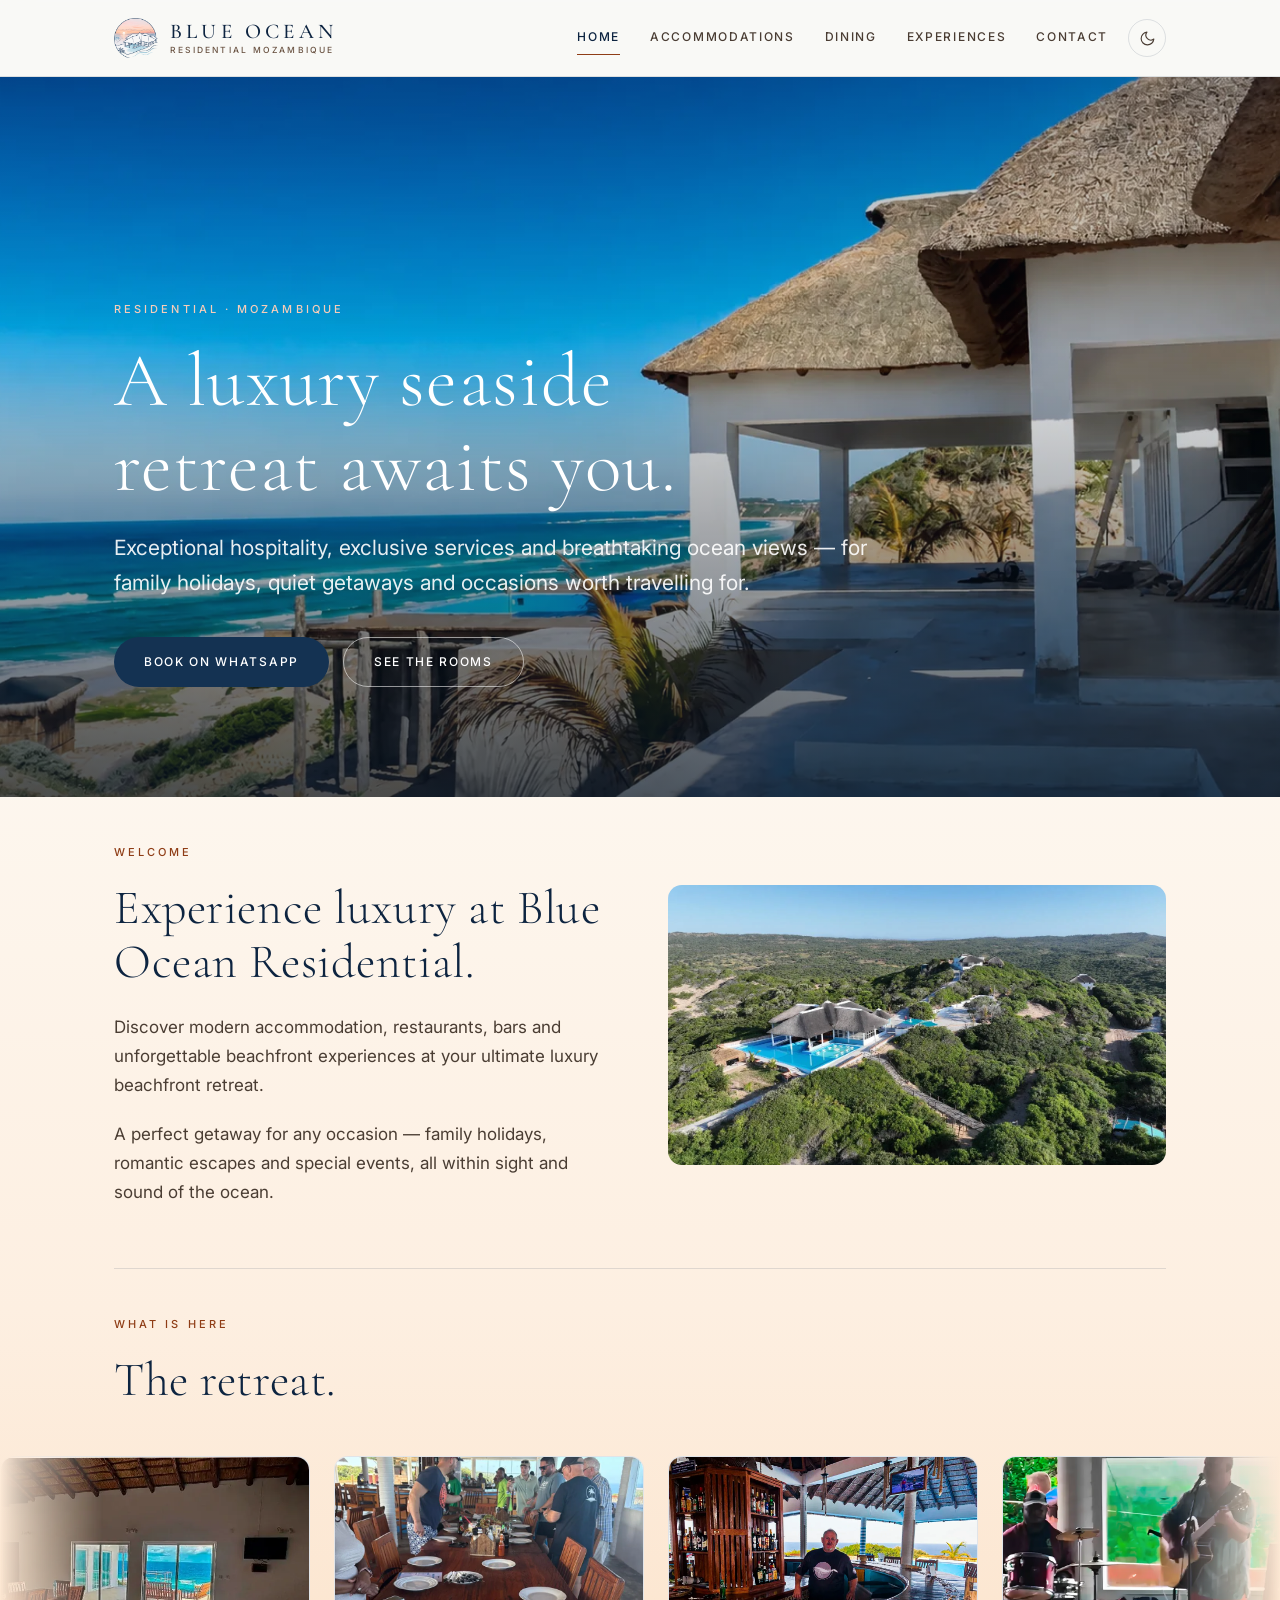
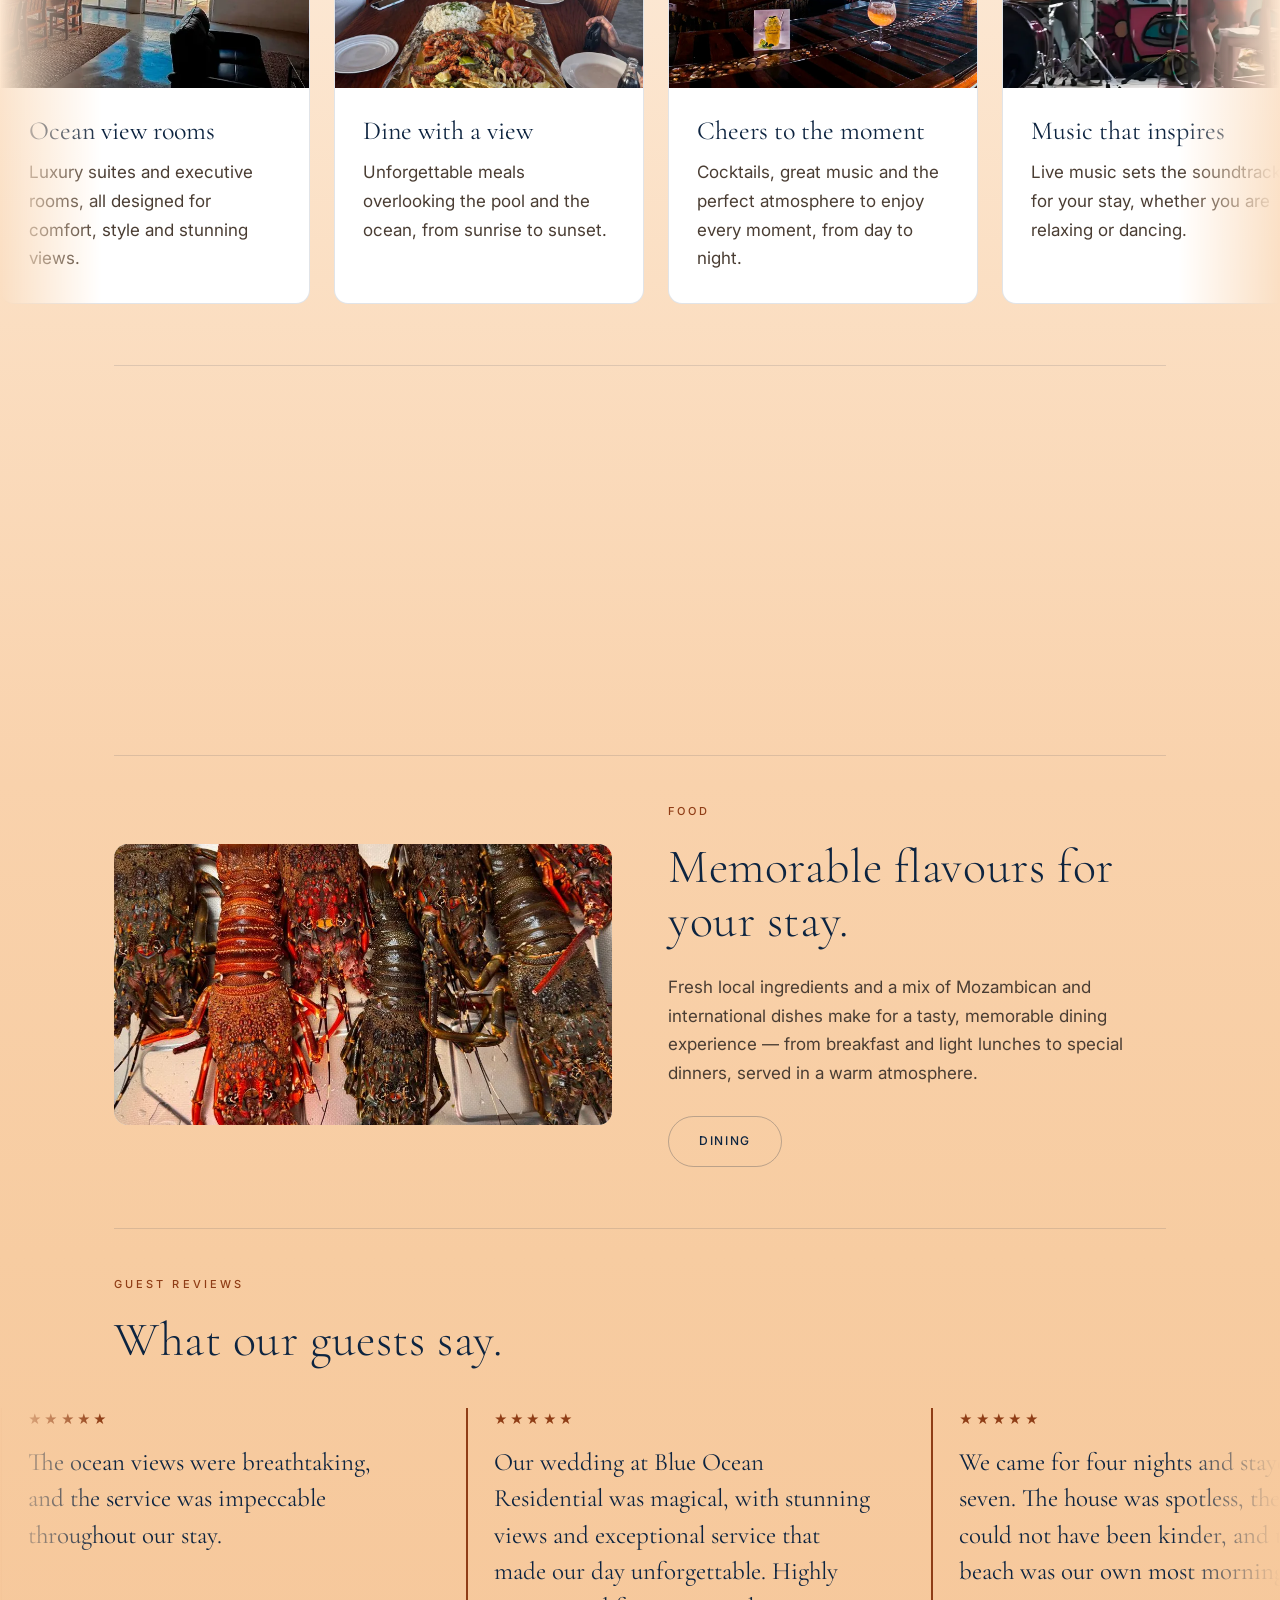
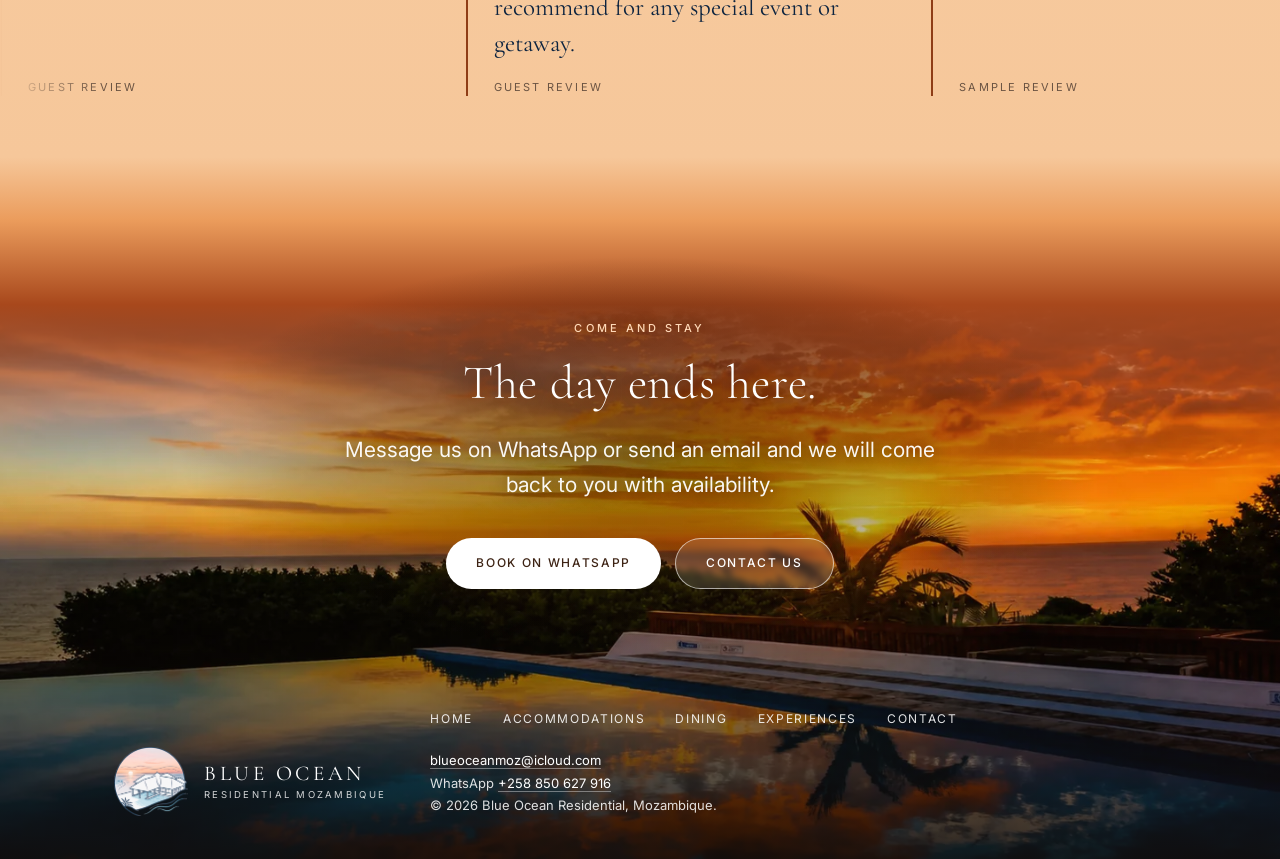
==== index.html @ 9c2eda92 "Rebuild the Blue Ocean site as a static, buildless site Replaces the Hostinger Website Builder site " ====
<!DOCTYPE html>
<html lang="en">
<head>
<meta charset="UTF-8" />
<meta name="viewport" content="width=device-width, initial-scale=1.0" />
<meta name="theme-color" content="#f8f8f6" />

<!-- pre-paint theme restore — must run before any CSS so there is no flash
     of the wrong theme. Keep this inline and identical in every page. -->
<script>
(function(){
  var r = document.documentElement;
  r.classList.add("js");
  try{
    var stored = localStorage.getItem("blueocean-theme");
    var dark = stored ? stored === "dark"
                      : window.matchMedia("(prefers-color-scheme: dark)").matches;
    if(dark){
      r.setAttribute("data-theme","dark");
      var m = document.querySelector('meta[name="theme-color"]');
      if(m) m.setAttribute("content","#0a1b2b");
    }
  }catch(e){}
})();
</script>

<title>Blue Ocean Residential — Luxury Seaside Retreat, Mozambique</title>
<meta name="description" content="Modern beachfront accommodation with ocean views, local and international cuisine, bars and live music. Blue Ocean Residential — a seaside haven in Mozambique for family holidays, getaways and special events." />

<link rel="icon" type="image/png" sizes="32x32" href="assets/favicon-32.png" />
<link rel="apple-touch-icon" href="assets/apple-touch-icon.png" />

<meta property="og:type" content="website" />
<meta property="og:site_name" content="Blue Ocean Residential" />
<meta property="og:title" content="Blue Ocean Residential — Luxury Seaside Retreat, Mozambique" />
<meta property="og:description" content="A seaside haven with exquisite dining and amenities." />
<meta name="twitter:card" content="summary_large_image" />
<!-- og:url and og:image need absolute URLs — uncomment once the domain points here.
<meta property="og:url"   content="https://blueoceanmoz.site/" />
<meta property="og:image" content="https://blueoceanmoz.site/assets/photos/hero-pavilion.webp" /> -->

<link rel="preconnect" href="https://fonts.googleapis.com" />
<link rel="preconnect" href="https://fonts.gstatic.com" crossorigin />
<link href="https://fonts.googleapis.com/css2?family=Cormorant+Garamond:wght@300;400;500&family=Inter:wght@400;500&display=swap" rel="stylesheet" />
<link rel="stylesheet" href="assets/site.css" />
<script src="assets/site.js" defer></script>
</head>
<body>

<!-- Everything above the footer sits in .daylight, which carries the
     colour ramp. It wraps rather than sits on <body> so the ramp is the
     height of the real page — a short page still gets the whole journey. -->
<div class="daylight">

<header class="site-header">
  <div class="wrap nav">
    <a class="brand" href="./" aria-label="Blue Ocean Residential — home">
      <img src="assets/emblem.webp" alt="" width="600" height="559" />
      <span class="brand-text">
        <span class="brand-name">BLUE OCEAN</span>
        <span class="brand-sub">Residential Mozambique</span>
      </span>
    </a>
    <nav class="nav-links" aria-label="Primary">
      <a href="./" aria-current="page">Home</a>
      <a href="accommodations/">Accommodations</a>
      <a href="dining/">Dining</a>
      <a href="experiences/">Experiences</a>
      <a href="contact/">Contact</a>
    </nav>
    <button class="theme-toggle" type="button" aria-pressed="false" aria-label="Switch to dark theme">
      <svg class="icon-moon" viewBox="0 0 24 24" fill="none" stroke="currentColor" stroke-width="1.6" stroke-linecap="round" stroke-linejoin="round" aria-hidden="true"><path d="M21 12.8A9 9 0 1 1 11.2 3a7 7 0 0 0 9.8 9.8Z"/></svg>
      <svg class="icon-sun" viewBox="0 0 24 24" fill="none" stroke="currentColor" stroke-width="1.6" stroke-linecap="round" stroke-linejoin="round" aria-hidden="true"><circle cx="12" cy="12" r="4"/><path d="M12 2v2M12 20v2M4.9 4.9l1.4 1.4M17.7 17.7l1.4 1.4M2 12h2M20 12h2M4.9 19.1l1.4-1.4M17.7 6.3l1.4-1.4"/></svg>
    </button>
  </div>
</header>

<main>

  <!-- ---------- HERO ---------- -->
  <section class="hero-photo">
    <img src="assets/photos/hero-pavilion.webp" alt="The thatched terrace at Blue Ocean Residential, looking out across the dunes to the beach and the Indian Ocean" width="1983" height="793" fetchpriority="high" />
    <div class="wrap">
      <p class="label">Residential · Mozambique</p>
      <h1>A luxury seaside retreat awaits you.</h1>
      <p class="lede">Exceptional hospitality, exclusive services and breathtaking
        ocean views — for family holidays, quiet getaways and occasions worth
        travelling for.</p>
      <div class="actions">
        <a class="btn" href="https://api.whatsapp.com/send/?phone=258850627916" target="_blank" rel="noopener">Book on WhatsApp</a>
        <a class="btn btn-ghost" href="accommodations/">See the rooms</a>
      </div>
    </div>
  </section>

  <!-- ---------- INTRO ---------- -->
  <section>
    <div class="wrap">
      <div class="split">
        <div class="reveal">
          <p class="label">Welcome</p>
          <h2 style="margin-bottom:24px">Experience luxury at Blue Ocean Residential.</h2>
          <p style="margin-bottom:20px">Discover modern accommodation, restaurants,
            bars and unforgettable beachfront experiences at your ultimate luxury
            beachfront retreat.</p>
          <p>A perfect getaway for any occasion — family holidays, romantic
            escapes and special events, all within sight and sound of the ocean.</p>
        </div>
        <figure class="media media-wide reveal">
          <img src="assets/photos/aerial-estate.webp" alt="Aerial view of Blue Ocean Residential set among coastal dunes above the beach" width="1280" height="959" loading="lazy" />
        </figure>
      </div>
    </div>
  </section>

  <!-- ---------- THE RETREAT (one line of four) ---------- -->
  <section style="padding-top:0">
    <div class="wrap">
      <hr class="rule rule-gap" />
      <p class="label reveal">What is here</p>
      <h2 class="reveal" style="margin-bottom:0">The retreat.</h2>
    </div>

    <!-- The line runs full width, so it sits outside .wrap.
         This holds the ONLY copy of the tiles; site.js clones them until the
         lane is wider than the screen. With JavaScript off you get the tiles
         standing still — which is a fine page. -->
    <div class="ring reveal">
      <div class="ring-lane ring-near">
        <div class="ring-track">
          <article class="tile">
            <img src="assets/photos/room-living.webp" alt="Open-plan living and dining area opening onto a terrace with ocean views" width="570" height="414" loading="lazy" />
            <div class="tile-body">
              <h3>Ocean view rooms</h3>
              <p>Luxury suites and executive rooms, all designed for comfort, style
                and stunning views.</p>
            </div>
          </article>

          <article class="tile">
            <img src="assets/photos/dining-table.webp" alt="A long table laid with seafood and shared plates under the thatched dining pavilion" width="960" height="1280" loading="lazy" />
            <div class="tile-body">
              <h3>Dine with a view</h3>
              <p>Unforgettable meals overlooking the pool and the ocean, from sunrise
                to sunset.</p>
            </div>
          </article>

          <article class="tile">
            <img src="assets/photos/bar.webp" alt="The bar at Blue Ocean Residential, open to the sea" width="1200" height="900" loading="lazy" />
            <div class="tile-body">
              <h3>Cheers to the moment</h3>
              <p>Cocktails, great music and the perfect atmosphere to enjoy every
                moment, from day to night.</p>
            </div>
          </article>

          <article class="tile">
            <img src="assets/photos/live-music.webp" alt="A musician playing live at Blue Ocean Residential" width="960" height="994" loading="lazy" />
            <div class="tile-body">
              <h3>Music that inspires</h3>
              <p>Live music sets the soundtrack for your stay, whether you are
                relaxing or dancing.</p>
            </div>
          </article>

          <!-- MOCK — placeholder copy, replace before publishing -->
          <article class="tile">
            <img src="assets/photos/pool-ocean.webp" alt="The pool looking out over the Indian Ocean" width="1400" height="1443" loading="lazy" />
            <div class="tile-body">
              <h3>Pool &amp; sundowners</h3>
              <p class="muted">[Mock — pool hours, the bar, and what happens as the sun goes down.]</p>
            </div>
          </article>

          <!-- MOCK — placeholder copy, replace before publishing -->
          <article class="tile">
            <img src="assets/photos/boardwalk.webp" alt="Timber boardwalk running through the dunes towards the sea" width="1200" height="675" loading="lazy" />
            <div class="tile-body">
              <h3>Straight to the beach</h3>
              <p class="muted">[Mock — the walk from the houses through the dunes to the sand.]</p>
            </div>
          </article>

          <!-- MOCK — placeholder copy, replace before publishing -->
          <article class="tile">
            <img src="assets/photos/dining-lobster.webp" alt="Freshly landed crayfish prepared in the kitchen" width="960" height="1280" loading="lazy" />
            <div class="tile-body">
              <h3>Straight off the boat</h3>
              <p class="muted">[Mock — the catch, and how quickly it reaches the table.]</p>
            </div>
          </article>

          <!-- MOCK — placeholder copy, replace before publishing -->
          <article class="tile">
            <img src="assets/photos/veranda.webp" alt="Covered veranda with a dining table looking over the lawn" width="1197" height="673" loading="lazy" />
            <div class="tile-body">
              <h3>Somewhere to sit</h3>
              <p class="muted">[Mock — verandas, shade, and the long slow afternoons.]</p>
            </div>
          </article>
        </div>
      </div>
    </div>
  </section>

  <!-- ---------- HOUSES ---------- -->
  <section style="padding-top:0">
    <div class="wrap">
      <hr class="rule rule-gap" />
      <div class="split split-reverse">
        <figure class="media media-wide reveal">
          <img src="assets/photos/exterior-terrace.webp" alt="A row of houses with a shared terrace looking out over the coast" width="1200" height="675" loading="lazy" />
        </figure>
        <div class="reveal">
          <p class="label">Houses</p>
          <h2 style="margin-bottom:24px">Room to spread out.</h2>
          <p style="margin-bottom:28px">Comfortable homes with spacious areas,
            essential amenities and beautiful natural views — perfect for families,
            groups, or anyone seeking relaxation.</p>
          <a class="btn btn-ghost" href="accommodations/">Accommodation</a>
        </div>
      </div>
    </div>
  </section>

  <!-- ---------- FOOD ---------- -->
  <section style="padding-top:0">
    <div class="wrap">
      <hr class="rule rule-gap" />
      <div class="split">
        <figure class="media media-wide reveal">
          <img src="assets/photos/dining-lobster.webp" alt="Freshly landed crayfish prepared in the kitchen" width="960" height="1280" loading="lazy" />
        </figure>
        <div class="reveal">
          <p class="label">Food</p>
          <h2 style="margin-bottom:24px">Memorable flavours for your stay.</h2>
          <p style="margin-bottom:28px">Fresh local ingredients and a mix of
            Mozambican and international dishes make for a tasty, memorable dining
            experience — from breakfast and light lunches to special dinners,
            served in a warm atmosphere.</p>
          <a class="btn btn-ghost" href="dining/">Dining</a>
        </div>
      </div>
    </div>
  </section>

  <!-- ---------- GUEST REVIEWS ----------
       Same moving line as the retreat, but slower — reviews are read, not
       glanced at. data-speed is pixels per second; the retreat runs at 26.

       !! The first two are the real reviews from the old site. The four marked
       "Sample review" are INVENTED placeholders, here only to fill the line out
       while the design is being worked on. Replace them with real reviews —
       publishing made-up testimonials misleads customers and is illegal in a
       lot of places.

       This holds the ONLY copy of the quotes; site.js clones them until the
       lane is wider than the screen. With JavaScript off they sit still. -->
  <section style="padding-top:0">
    <div class="wrap">
      <hr class="rule rule-gap" />
      <p class="label reveal">Guest reviews</p>
      <h2 class="reveal" style="margin-bottom:0">What our guests say.</h2>
    </div>

    <div class="ring ring-quotes reveal" data-speed="15">
      <div class="ring-lane ring-near">
        <div class="ring-track">
          <blockquote class="quote">
            <div class="stars" aria-label="Five out of five stars">★★★★★</div>
            <p>The ocean views were breathtaking, and the service was impeccable throughout our stay.</p>
            <cite>Guest review</cite>
          </blockquote>

          <blockquote class="quote">
            <div class="stars" aria-label="Five out of five stars">★★★★★</div>
            <p>Our wedding at Blue Ocean Residential was magical, with stunning views and exceptional service that made our day unforgettable. Highly recommend for any special event or getaway.</p>
            <cite>Guest review</cite>
          </blockquote>

          <!-- SAMPLE — invented, replace before publishing -->
          <blockquote class="quote">
            <div class="stars" aria-label="Five out of five stars">★★★★★</div>
            <p>We came for four nights and stayed for seven. The house was spotless, the staff could not have been kinder, and the beach was our own most mornings.</p>
            <cite>Sample review</cite>
          </blockquote>

          <!-- SAMPLE — invented, replace before publishing -->
          <blockquote class="quote">
            <div class="stars" aria-label="Five out of five stars">★★★★★</div>
            <p>Best seafood we have eaten anywhere. The crayfish came off the boat that afternoon and was on the table by seven.</p>
            <cite>Sample review</cite>
          </blockquote>

          <!-- SAMPLE — invented, replace before publishing -->
          <blockquote class="quote">
            <div class="stars" aria-label="Five out of five stars">★★★★★</div>
            <p>Travelled with two small children and it was effortless — space to run around, a pool they never wanted to leave, and food that suited everyone.</p>
            <cite>Sample review</cite>
          </blockquote>

          <!-- SAMPLE — invented, replace before publishing -->
          <blockquote class="quote">
            <div class="stars" aria-label="Five out of five stars">★★★★★</div>
            <p>Quiet, unhurried and genuinely beautiful. We spent every evening on the deck watching the sun go down over the water.</p>
            <cite>Sample review</cite>
          </blockquote>
        </div>
      </div>
    </div>
  </section>

</main>

</div><!-- /.daylight -->

<!-- The closing words now live inside the photograph rather than on the
     band above it — this is where the page has been heading all along. -->
<footer class="site-footer">
  <div class="wrap footer-closing reveal">
    <p class="label">Come and stay</p>
    <h2 style="margin-bottom:22px">The day ends here.</h2>
    <p class="lede">Message us on WhatsApp or send an email and we will come back to
      you with availability.</p>
    <div class="actions">
      <a class="btn" href="https://api.whatsapp.com/send/?phone=258850627916" target="_blank" rel="noopener">Book on WhatsApp</a>
      <a class="btn btn-ghost" href="contact/">Contact us</a>
    </div>
  </div>

  <div class="wrap footer-inner">
    <a class="footer-brand" href="./" aria-label="Blue Ocean Residential — home">
      <img src="assets/emblem.webp" alt="" width="600" height="559" loading="lazy" />
      <span class="footer-wordmark">
        <b>BLUE OCEAN</b>
        <span>Residential Mozambique</span>
      </span>
    </a>
    <div>
      <nav class="footer-nav" aria-label="Footer">
        <a href="./">Home</a>
        <a href="accommodations/">Accommodations</a>
        <a href="dining/">Dining</a>
        <a href="experiences/">Experiences</a>
        <a href="contact/">Contact</a>
      </nav>
      <p class="footer-legal">
        <a href="mailto:blueoceanmoz@icloud.com">blueoceanmoz@icloud.com</a><br />
        WhatsApp <a href="https://api.whatsapp.com/send/?phone=258850627916" target="_blank" rel="noopener">+258 850 627 916</a><br />
        © <span class="year">2026</span> Blue Ocean Residential, Mozambique.
      </p>
    </div>
  </div>
</footer>

<script>
document.querySelectorAll(".year").forEach(function(el){
  el.textContent = new Date().getFullYear();
});
</script>
</body>
</html>
---- assets/site.css ----
/* ============================================================
   BLUE OCEAN — Residential Mozambique
   Vanilla CSS, no build step. Every design decision you are likely
   to change lives in the :root token block below.

   Palette sampled directly from the logo artwork:
   navy #021c3f · coral #fdc7b0 · sea #8eb4c7 · paper #f8f7f8
   ============================================================ */

/* ---------- 1. DESIGN TOKENS (change the whole look here) ---------- */
:root{
  color-scheme:light;

  /* surfaces */
  --bg:#f8f8f6;          /* page — the logo's paper tone   */
  --panel:#ffffff;       /* cards, raised surfaces         */

  /* text — warmed and deepened so it still holds at the bottom of the
     ramp, where the ground is apricot rather than paper. Every value
     here clears 4.5:1 on both #fdfcfa and the ramp's last colour. */
  --ink:#0d2440;         /* headings — logo navy           */
  --body:#4a3d33;        /* paragraph text                 */
  --muted:#6b5443;       /* captions, meta                 */

  /* brand accents */
  --navy:#143252;        /* primary buttons, strong marks  */
  --navy-deep:#0a1e35;
  --coral:#8f3d16;       /* the sunset — labels, details   */
  --coral-deep:#7a3110;
  --coral-soft:#fbe7de;  /* tint fills                     */
  --sea:#8eb4c7;         /* the water                      */
  --sea-soft:#e4eef4;
  --sand:#f3ece5;

  /* button colour pair (flips in dark mode) */
  --btn-bg:var(--navy);
  --btn-bg-hover:var(--navy-deep);
  --btn-fg:#ffffff;

  --line:rgba(13,36,64,0.12);
  --line-2:rgba(13,36,64,0.26);
  --scrim-rgb:248,248,246;   /* --bg as r,g,b — sticky header blur */

  /* the day's light — see .daylight in section 5b.
     Cool white at the top of a page, warming all the way down.

     The ramp stops at --w6, an apricot, and NOT at full orange. That is
     a hard limit, not a taste call: at anything stronger, small secondary
     text (captions, the star ratings, "Guest review") drops under 4.5:1
     and no amount of darkening the token fixes it without turning the
     accent black. The deep orange --w7 and --ember therefore live only
     in the footer, above which no body copy ever sits. */
  --w0:#fdfcfa;
  --w1:#fdf8f1;
  --w2:#fdefe1;
  --w3:#fbdfc3;
  --w4:#f9d2ac;
  --w5:#f7cca1;
  --w6:#f6c79a;
  --w7:#eb9c5c;   /* footer only */
  --ember:#a8481c; /* footer only — deep enough to meet the photograph */

  /* type */
  --font-display:"Cormorant Garamond",Georgia,"Times New Roman",serif;
  --font-body:"Inter",-apple-system,BlinkMacSystemFont,"Segoe UI",Roboto,sans-serif;

  /* rhythm */
  --maxw:1140px;
  --r:14px;
  --gap:clamp(46px,4.8vw,78px);      /* vertical space between sections   */
  --gap-sm:clamp(34px,3.6vw,56px);   /* space either side of a divider    */
  --pad:clamp(20px,5vw,44px);
  --ease:cubic-bezier(0.22,1,0.36,1);
}

[data-theme="dark"]{
  color-scheme:dark;
  /* Dark is the same day after the sun has gone: warm near-black
     rather than navy, so it still arrives at the same photograph
     instead of fighting it. */
  --bg:#141110;
  --panel:#1f1916;
  --ink:#f7ece4;
  --body:#cdb6a6;
  --muted:#c9b1a0;
  --navy:#f7ece4;
  --navy-deep:#ffffff;
  --coral:#efb197;
  --coral-deep:#f6c9b5;
  --coral-soft:rgba(233,161,132,0.14);
  --sea:#c99878;
  --sea-soft:rgba(233,161,132,0.10);
  --sand:rgba(243,229,219,0.06);
  --btn-bg:var(--coral);
  --btn-bg-hover:var(--coral-deep);
  --btn-fg:#241a14;
  --line:rgba(247,236,228,0.14);
  --line-2:rgba(247,236,228,0.30);
  --scrim-rgb:20,17,16;

  --w0:#141110;
  --w1:#181412;
  --w2:#1f1713;
  --w3:#291b13;
  --w4:#372114;
  --w5:#4a2815;
  --w6:#5e2f16;
  --w7:#7a3a19;
  --ember:#8f3d18;
}

/* ---------- 2. RESET ---------- */
*,*::before,*::after{ box-sizing:border-box; margin:0; padding:0; }
html{ scroll-behavior:smooth; -webkit-text-size-adjust:100%; }
body{
  background:var(--bg);
  color:var(--body);
  font-family:var(--font-body);
  font-size:17px;
  line-height:1.7;
  -webkit-font-smoothing:antialiased;
  transition:background .3s var(--ease), color .3s var(--ease);
}
img,svg{ display:block; max-width:100%; height:auto; }
a{ color:inherit; text-decoration:none; }
button{ font:inherit; color:inherit; background:none; border:none; cursor:pointer; }
:focus-visible{ outline:2px solid var(--coral); outline-offset:3px; border-radius:4px; }

@media (prefers-reduced-motion:reduce){
  html{ scroll-behavior:auto; }
  *,*::before,*::after{ animation-duration:.01ms!important; transition-duration:.01ms!important; }
}

/* ---------- 3. TYPE ----------
   The logo wordmark is a high-contrast serif set very wide. Headings echo
   that: light weight, generous letter-spacing, tight leading. */
h1,h2,h3{
  font-family:var(--font-display);
  color:var(--ink);
  font-weight:300;
  line-height:1.12;
}
h1{ font-size:clamp(42px,6.4vw,76px); letter-spacing:0.015em; }
h2{ font-size:clamp(31px,4.2vw,48px); letter-spacing:0.012em; }
h3{ font-size:clamp(21px,2.2vw,26px); font-weight:400; line-height:1.3; }

/* the tracked-out caps label — lifted straight from "RESIDENTIAL MOZAMBIQUE" */
.label{
  font-family:var(--font-body);
  font-size:11px;
  font-weight:500;
  letter-spacing:0.28em;
  text-transform:uppercase;
  color:var(--coral);
  margin-bottom:20px;
}
.label-navy{ color:var(--muted); }
.lede{ font-size:clamp(18px,1.9vw,21px); line-height:1.65; max-width:60ch; }
.muted{ color:var(--muted); }
strong{ color:var(--ink); font-weight:500; }

/* ---------- 4. LAYOUT ---------- */
.wrap{ width:100%; max-width:var(--maxw); margin-inline:auto; padding-inline:var(--pad); }
section{ padding-block:var(--gap); }
.rule{ height:1px; background:var(--line); border:0; }

/* a divider that opens a new section: it already sits below one section's
   bottom padding, so its own trailing space is deliberately smaller —
   otherwise the two stack up and leave a hole. */
.rule-gap{ margin-bottom:var(--gap-sm); }

/* the first section after a hero does not need a full gap on top, the hero's
   own bottom padding is already doing that work */
.hero + section,
.hero-photo + section{ padding-top:var(--gap-sm); }

.grid{ display:grid; gap:30px; }
@media (min-width:760px){
  .grid-2{ grid-template-columns:repeat(2,1fr); }
  .grid-3{ grid-template-columns:repeat(3,1fr); }
  .grid-4{ grid-template-columns:repeat(2,1fr); }   /* 2-up on tablet */
}
@media (min-width:1000px){
  .grid-4{ grid-template-columns:repeat(4,1fr); gap:22px; }  /* one line */
}

/* ---------- 5. HEADER / NAV ---------- */
/* ---------- 5b. THE DAY'S LIGHT ----------
   .daylight wraps the header and main — everything above the footer.
   Putting the ramp there rather than on <body> means it stretches to
   whatever height the page actually is, so a short page like Contact
   gets the whole journey instead of the top third of it.

   The ramp stops at --w6, still light. All of the darkening happens
   inside the footer, where there is no body copy — which is why no
   text on this site ever has to change colour partway down a page. */
.daylight{
  background:linear-gradient(180deg,
    var(--w0)  0%,
    var(--w1) 20%,
    var(--w2) 39%,
    var(--w3) 56%,
    var(--w4) 71%,
    var(--w5) 85%,
    var(--w6) 100%);
}

.site-header{
  position:sticky; top:0; z-index:50;
  background:rgba(var(--scrim-rgb),0.86);
  backdrop-filter:saturate(180%) blur(14px);
  -webkit-backdrop-filter:saturate(180%) blur(14px);
  border-bottom:1px solid var(--line);
}
.nav{ display:flex; align-items:center; gap:20px; height:76px; }
.brand{ display:flex; align-items:center; gap:12px; margin-right:auto; }
.brand img{ width:44px; height:auto; }
.brand-text{ display:flex; flex-direction:column; line-height:1; }
.brand-name{
  font-family:var(--font-display); font-weight:500;
  font-size:21px; letter-spacing:0.20em; color:var(--ink);
}
.brand-sub{
  font-size:8.5px; font-weight:500; letter-spacing:0.26em;
  text-transform:uppercase; color:var(--muted); margin-top:4px;
}
.nav-links{ display:flex; gap:30px; }
.nav-links a{
  font-size:12px; font-weight:500; letter-spacing:0.14em; text-transform:uppercase;
  color:var(--body); padding-block:6px; border-bottom:1px solid transparent;
  transition:color .2s var(--ease), border-color .2s var(--ease);
}
.nav-links a:hover{ color:var(--ink); }
.nav-links a[aria-current="page"]{ color:var(--ink); border-bottom-color:var(--coral); }

.theme-toggle{
  width:38px; height:38px; display:grid; place-items:center;
  border:1px solid var(--line); border-radius:50%;
  color:var(--body); transition:border-color .2s var(--ease), color .2s var(--ease);
}
.theme-toggle:hover{ border-color:var(--line-2); color:var(--ink); }
.theme-toggle svg{ width:17px; height:17px; }
[data-theme="dark"] .icon-moon,
:root:not([data-theme="dark"]) .icon-sun{ display:none; }

/* five nav items is too many for a phone bar, so below 900px the links drop
   to their own row and scroll sideways rather than wrapping or being hidden
   behind a JS menu. */
@media (max-width:900px){
  .nav{ flex-wrap:wrap; height:auto; padding-block:12px; row-gap:4px; }
  .brand img{ width:36px; }
  .brand-name{ font-size:18px; letter-spacing:0.16em; }
  .brand-sub{ display:none; }
  .nav-links{
    order:3; width:100%; gap:22px;
    overflow-x:auto; scrollbar-width:none; padding-bottom:2px;
  }
  .nav-links::-webkit-scrollbar{ display:none; }
  .nav-links a{ font-size:11px; letter-spacing:0.1em; white-space:nowrap; }
}

/* ---------- 6. HERO ----------
   The wash behind the inner-page hero repeats the logo's sunset: coral sky
   above, sea below, dissolving into paper. */
.hero{
  position:relative;
  padding-block:clamp(44px,5.5vw,72px) clamp(40px,4.6vw,60px);
  background:linear-gradient(180deg,
    var(--coral-soft) 0%,
    var(--sea-soft) 46%,
    var(--bg) 100%);
}
.hero-grid{ display:grid; gap:44px; align-items:center; }
@media (min-width:900px){
  .hero-grid{ grid-template-columns:1.05fr 0.95fr; gap:56px; }
}
.hero h1{ margin-bottom:26px; }
.hero .lede{ margin-bottom:38px; }
.hero-art{ justify-self:center; width:min(100%,480px); }

/* photographic hero — home page */
.hero-photo{
  position:relative; isolation:isolate;
  min-height:min(84vh,720px);
  display:flex; align-items:flex-end;
  padding-block:clamp(64px,10vw,110px);
  overflow:hidden;
}
.hero-photo > img{
  position:absolute; inset:0; z-index:-2;
  width:100%; height:100%; object-fit:cover;
}
.hero-photo::after{                 /* legibility scrim */
  content:""; position:absolute; inset:0; z-index:-1;
  background:linear-gradient(180deg,
    rgba(6,20,36,0.34) 0%,
    rgba(6,20,36,0.10) 38%,
    rgba(6,20,36,0.72) 100%);
}
.hero-photo .label{ color:#f6cdb9; }
.hero-photo h1,
.hero-photo .lede{ color:#fff; }
.hero-photo h1{ margin-bottom:22px; max-width:16ch; }
.hero-photo .lede{ margin-bottom:36px; color:rgba(255,255,255,0.90); }
.hero-photo .btn-ghost{ color:#fff; border-color:rgba(255,255,255,0.55); }
.hero-photo .btn-ghost:hover{ background:rgba(255,255,255,0.14); border-color:#fff; }

/* ---------- 6b. MEDIA ---------- */
figure{ margin:0; }
.media{
  border-radius:var(--r); overflow:hidden;
  background:var(--sea-soft);
}
.media img{ width:100%; height:100%; object-fit:cover; }
.media-tall img{ aspect-ratio:3/4; }
.media-wide img{ aspect-ratio:16/9; }
.media-square img{ aspect-ratio:1/1; }
figcaption{
  margin-top:12px; font-size:13px; letter-spacing:0.1em;
  text-transform:uppercase; color:var(--muted);
}

/* alternating image + text */
.split{ display:grid; gap:36px; align-items:center; }
@media (min-width:880px){
  .split{ grid-template-columns:1fr 1fr; gap:56px; }
  .split-reverse > :first-child{ order:2; }
}

/* gallery grid — mixed heights, no library needed */
.gallery{ display:grid; gap:16px; grid-template-columns:repeat(2,1fr); }
@media (min-width:760px){ .gallery{ grid-template-columns:repeat(3,1fr); gap:20px; } }
.gallery .media img{ aspect-ratio:1/1; }
.gallery .span-2{ grid-column:span 2; }
.gallery .span-2 img{ aspect-ratio:16/10; }

/* image card — photo above copy */
.tile{
  background:var(--panel); border:1px solid var(--line);
  border-radius:var(--r); overflow:hidden;
  transition:border-color .25s var(--ease), transform .25s var(--ease);
}
.tile:hover{ border-color:var(--line-2); transform:translateY(-2px); }
.tile img{ width:100%; aspect-ratio:4/3; object-fit:cover; }
.tile-body{ padding:26px 28px 30px; }
.tile-body h3{ margin-bottom:10px; }

/* ---------- 6c. THE MOVING LINE ----------
   One line of tiles sweeping steadily left to right, forever.

   The lane slides by exactly the width of one set of tiles (--ring-shift,
   measured by site.js), so the moment the second set reaches where the
   first started, the loop restarts unseen.

   Tile width + margin-right is what makes that measurement exact — do not
   swap the margin for `gap`, which is not part of a tile's own width. */
.ring{
  --ring-tile:clamp(232px,25vw,310px);
  --ring-gap:24px;
  position:relative;
  margin-top:48px;
  overflow:hidden;
}
.ring-lane{
  overflow:hidden;
  /* dissolve the ends so tiles are never cut off square */
  -webkit-mask-image:linear-gradient(90deg,transparent,#000 8%,#000 92%,transparent);
          mask-image:linear-gradient(90deg,transparent,#000 8%,#000 92%,transparent);
  -webkit-mask-repeat:no-repeat; mask-repeat:no-repeat;
}
.ring-track{ display:flex; width:max-content; }
.ring-track > .tile{
  flex:0 0 auto;
  width:var(--ring-tile);
  margin-right:var(--ring-gap);
}

/* The reviews reuse the same line. Only width and spacing are set here — the
   quotes keep the colours, the coral hairline and the type they already had. */
.ring-quotes{ --ring-tile:clamp(300px,32vw,420px); --ring-gap:56px; margin-top:40px; }
.ring-track > .quote{
  flex:0 0 auto;
  width:var(--ring-tile);
  margin-right:var(--ring-gap);
  display:flex; flex-direction:column;
}
.ring-track > .quote cite{ margin-top:auto; }
/* Motion is added only once site.js has cloned the tiles — animating a
   single set would slide it off the screen and snap back. */
.ring.is-ready .ring-track{ will-change:transform; }
.ring.is-ready .ring-near .ring-track{ animation:ring-near 60s linear infinite; }
@keyframes ring-near{
  from{ transform:translate3d(var(--ring-shift,0),0,0); }
  to  { transform:translate3d(0,0,0); }
}

/* stop while it is off screen, and while someone is looking at a tile */
.ring.is-paused .ring-track,
.ring:hover .ring-track,
.ring:focus-within .ring-track{ animation-play-state:paused; }

/* Reduced motion: one still row you can swipe. The clones would just read
   as repeats, so they go. */
@media (prefers-reduced-motion:reduce){
  .ring{ height:auto; overflow:visible; }
  .ring-lane{
    position:static; overflow-x:auto; padding-bottom:6px;
    -webkit-mask-image:none; mask-image:none;
  }
  .ring-dup{ display:none; }
  .ring-track{ animation:none!important; transform:none!important; }
}

/* testimonial */
.quote{
  border-left:2px solid var(--coral);
  padding-left:26px;
}
.quote p{
  font-family:var(--font-display); font-size:clamp(20px,2.2vw,25px);
  line-height:1.45; color:var(--ink); margin-bottom:16px;
}
.quote cite{
  font-style:normal; font-size:11px; letter-spacing:0.2em;
  text-transform:uppercase; color:var(--muted);
}
.stars{ color:var(--coral); letter-spacing:0.18em; font-size:13px; margin-bottom:14px; }

/* ---------- 7. COMPONENTS ---------- */
.actions{ display:flex; gap:14px; flex-wrap:wrap; }

.btn{
  display:inline-flex; align-items:center; gap:9px;
  padding:14px 30px; border-radius:999px;
  background:var(--btn-bg); color:var(--btn-fg);
  font-size:12px; font-weight:500; letter-spacing:0.14em; text-transform:uppercase;
  transition:background .2s var(--ease), transform .2s var(--ease);
}
.btn:hover{ background:var(--btn-bg-hover); transform:translateY(-1px); }

.btn-ghost{
  background:none; color:var(--ink);
  border:1px solid var(--line-2);
}
.btn-ghost:hover{ background:var(--coral-soft); border-color:var(--coral); }

.card{
  background:var(--panel);
  border:1px solid var(--line);
  border-radius:var(--r);
  padding:32px;
  transition:border-color .25s var(--ease), transform .25s var(--ease);
}
.card:hover{ border-color:var(--line-2); transform:translateY(-2px); }
.card h3{ margin-bottom:12px; }

/* numbered index rows — residence types, principles, process steps */
.rows{ border-top:1px solid var(--line); }
.row{
  display:grid; grid-template-columns:56px 1fr; gap:20px;
  padding-block:30px; border-bottom:1px solid var(--line);
}
.row-num{
  font-size:11px; letter-spacing:0.2em; color:var(--coral);
  padding-top:9px; font-weight:500;
}
.row h3{ margin-bottom:10px; }
@media (min-width:880px){
  .row{ grid-template-columns:56px 320px 1fr; align-items:start; }
  .row-body{ padding-top:5px; }
}

/* fact strip — plot sizes, bedrooms, distances */
.facts{ display:flex; flex-wrap:wrap; gap:12px 44px; }
.fact-val{ font-family:var(--font-display); font-size:38px; color:var(--ink); line-height:1.1; }
.fact-key{
  font-size:11px; letter-spacing:0.18em; text-transform:uppercase;
  color:var(--muted); margin-top:6px;
}

/* event listing */
.event{
  display:grid; gap:8px 26px;
  padding-block:30px; border-bottom:1px solid var(--line);
}
.event-date{
  font-size:11px; font-weight:500; letter-spacing:0.18em;
  text-transform:uppercase; color:var(--coral);
}
.event-meta{ font-size:15px; color:var(--muted); }
@media (min-width:780px){
  .event{ grid-template-columns:190px 1fr auto; align-items:start; }
  .event-date{ padding-top:6px; }
}

/* forms */
.field{ display:block; margin-bottom:22px; }
.field span{
  display:block; margin-bottom:9px;
  font-size:11px; font-weight:500; letter-spacing:0.18em;
  text-transform:uppercase; color:var(--muted);
}
.field input,.field textarea,.field select{
  width:100%; padding:14px 16px;
  font:inherit; font-size:16px; color:var(--ink);
  background:var(--panel);
  border:1px solid var(--line-2); border-radius:10px;
  transition:border-color .2s var(--ease);
}
.field input:focus,.field textarea:focus,.field select:focus{
  outline:none; border-color:var(--coral);
}
.field textarea{ min-height:150px; resize:vertical; }

/* ---------- 8. THE ARRIVAL (footer) ----------
   The page has been warming all the way down and this is where it
   gets to. The photograph's own top edge is a dark blue cloud, so
   rather than blend light orange into it, the scrim below carries
   the ramp on past orange into --ember first — two dark tones meet,
   and the dissolve only has a short distance to cover.

   The first stop is exactly --w6, the colour .daylight ends on, so
   the seam between page and footer cannot be seen. */
.site-footer{
  position:relative;
  min-height:clamp(560px,78vh,820px);
  display:flex; flex-direction:column; justify-content:flex-end;
  background:url("photos/sunset-pool.webp") center/cover no-repeat;
  isolation:isolate;
  color:#fff;
}
.site-footer::before{
  content:""; position:absolute; inset:0; z-index:0;
  background:
    /* This is where the day actually sets. The page hands over on --w6,
       so the seam cannot be seen; the strong orange and the ember both
       live here, below the last line of text on the page. */
    linear-gradient(180deg,
      var(--w6) 0%,
      var(--w7) 9%,
      var(--ember) 21%,
      rgba(168,72,28,0.70) 29%,
      rgba(168,72,28,0.36) 37%,
      rgba(168,72,28,0.12) 44%,
      rgba(168,72,28,0) 51%),
    /* and a little shade at the foot, so the small print holds */
    linear-gradient(0deg,
      rgba(18,11,6,0.86) 0%,
      rgba(18,11,6,0.44) 24%,
      rgba(18,11,6,0) 52%);
}
[data-theme="dark"] .site-footer::before{
  background:
    linear-gradient(180deg,
      var(--w6) 0%,
      var(--w7) 9%,
      var(--ember) 21%,
      rgba(143,61,24,0.70) 29%,
      rgba(143,61,24,0.36) 37%,
      rgba(143,61,24,0.12) 44%,
      rgba(143,61,24,0) 51%),
    linear-gradient(0deg,
      rgba(12,8,5,0.86) 0%,
      rgba(12,8,5,0.34) 26%,
      rgba(12,8,5,0) 50%);
}

/* the closing words, inside the picture */
.footer-closing{
  position:relative; z-index:2;
  text-align:center;
  padding-block:clamp(46px,6vw,88px);
}
.footer-closing h2{
  color:#fff; margin-bottom:20px;
  text-shadow:0 2px 26px rgba(30,12,4,0.6);
}
.footer-closing .label{ color:#ffd9b8; text-shadow:0 1px 14px rgba(30,12,4,0.55); }
.footer-closing .lede{
  color:rgba(255,255,255,0.95); max-width:46ch; margin:0 auto 36px;
  text-shadow:0 1px 16px rgba(30,12,4,0.6);
}
.footer-closing .actions{ justify-content:center; }
.footer-closing .btn{ background:#fff; color:#3d2314; }
.footer-closing .btn:hover{ background:#ffefe2; }
.footer-closing .btn-ghost{
  background:rgba(255,255,255,0.12); color:#fff; border-color:rgba(255,255,255,0.6);
  -webkit-backdrop-filter:blur(3px); backdrop-filter:blur(3px);
}
.footer-closing .btn-ghost:hover{ background:rgba(255,255,255,0.24); }
/* a soft pool of shade under the words: enough for white type to hold
   on a bright sky, not enough to read as a panel */
.footer-closing::before{
  content:""; position:absolute; left:50%; top:50%;
  transform:translate(-50%,-50%);
  width:min(1040px,96%); height:118%; z-index:-1; pointer-events:none;
  background:radial-gradient(56% 50% at 50% 50%,
    rgba(26,12,4,0.48), rgba(26,12,4,0.19) 60%, rgba(26,12,4,0) 79%);
}

.footer-inner{
  position:relative; z-index:2;
  display:grid; gap:26px; align-items:end;
  padding-block:clamp(30px,3.4vw,50px);
  font-size:15px;
}
@media (min-width:760px){
  .footer-inner{ grid-template-columns:auto 1fr; gap:44px; }
}
/* the emblem beside the wordmark, the way the header carries it */
.footer-brand{ display:flex; align-items:center; gap:16px; }
.footer-brand img{ width:74px; height:auto; flex:0 0 auto; }
.footer-wordmark{ display:flex; flex-direction:column; line-height:1.1; }
.footer-wordmark b{
  font-family:var(--font-display); font-weight:400;
  font-size:21px; letter-spacing:0.17em; color:#fff;
}
.footer-wordmark span{
  font-size:9.5px; letter-spacing:0.24em; text-transform:uppercase;
  color:rgba(255,255,255,0.82); margin-top:5px;
}
.footer-nav{ display:flex; flex-wrap:wrap; gap:14px 30px; }
.footer-nav a{
  font-size:12px; letter-spacing:0.14em; text-transform:uppercase;
  color:rgba(255,255,255,0.88);
}
.footer-nav a:hover{ color:#fff; }
.footer-legal{ margin-top:20px; font-size:13px; color:rgba(255,255,255,0.86); }
.footer-legal a{ color:#fff; border-bottom:1px solid rgba(255,255,255,0.38); }
.footer-legal a:hover{ border-bottom-color:#fff; }

@media (max-width:640px){
  .site-footer{ background-position:62% center; }
  .footer-brand img{ width:60px; }
}

/* ---------- 9. SCROLL REVEAL (progressive — see site.js) ----------
   Only hides content when the .js class is present on <html>, so the page
   stays fully readable if JS is off or fails to load.

   translate3d rather than translateY keeps the whole thing on the compositor,
   so it never triggers layout while scrolling. The observer in site.js starts
   the animation slightly *before* the element reaches the viewport, which
   gives lazy images time to decode — that early start is what stops the
   fade-in from looking like a stutter.

   No blanket will-change here: translate3d already keeps this on the
   compositor, and will-change would promote every pending element to its own
   layer at once, costing more than it saves. */
.js .reveal{
  opacity:0; transform:translate3d(0,14px,0);
  transition:opacity .75s var(--ease), transform .75s var(--ease);
}
.js .reveal.in{ opacity:1; transform:none; }

/* lazy images fade up as they decode instead of snapping in.
   The hiding class is added by JS, never by CSS alone, so a script failure
   can never leave an image permanently invisible. */
.img-fade{ opacity:0; transition:opacity .55s var(--ease); }
.img-fade.loaded{ opacity:1; }
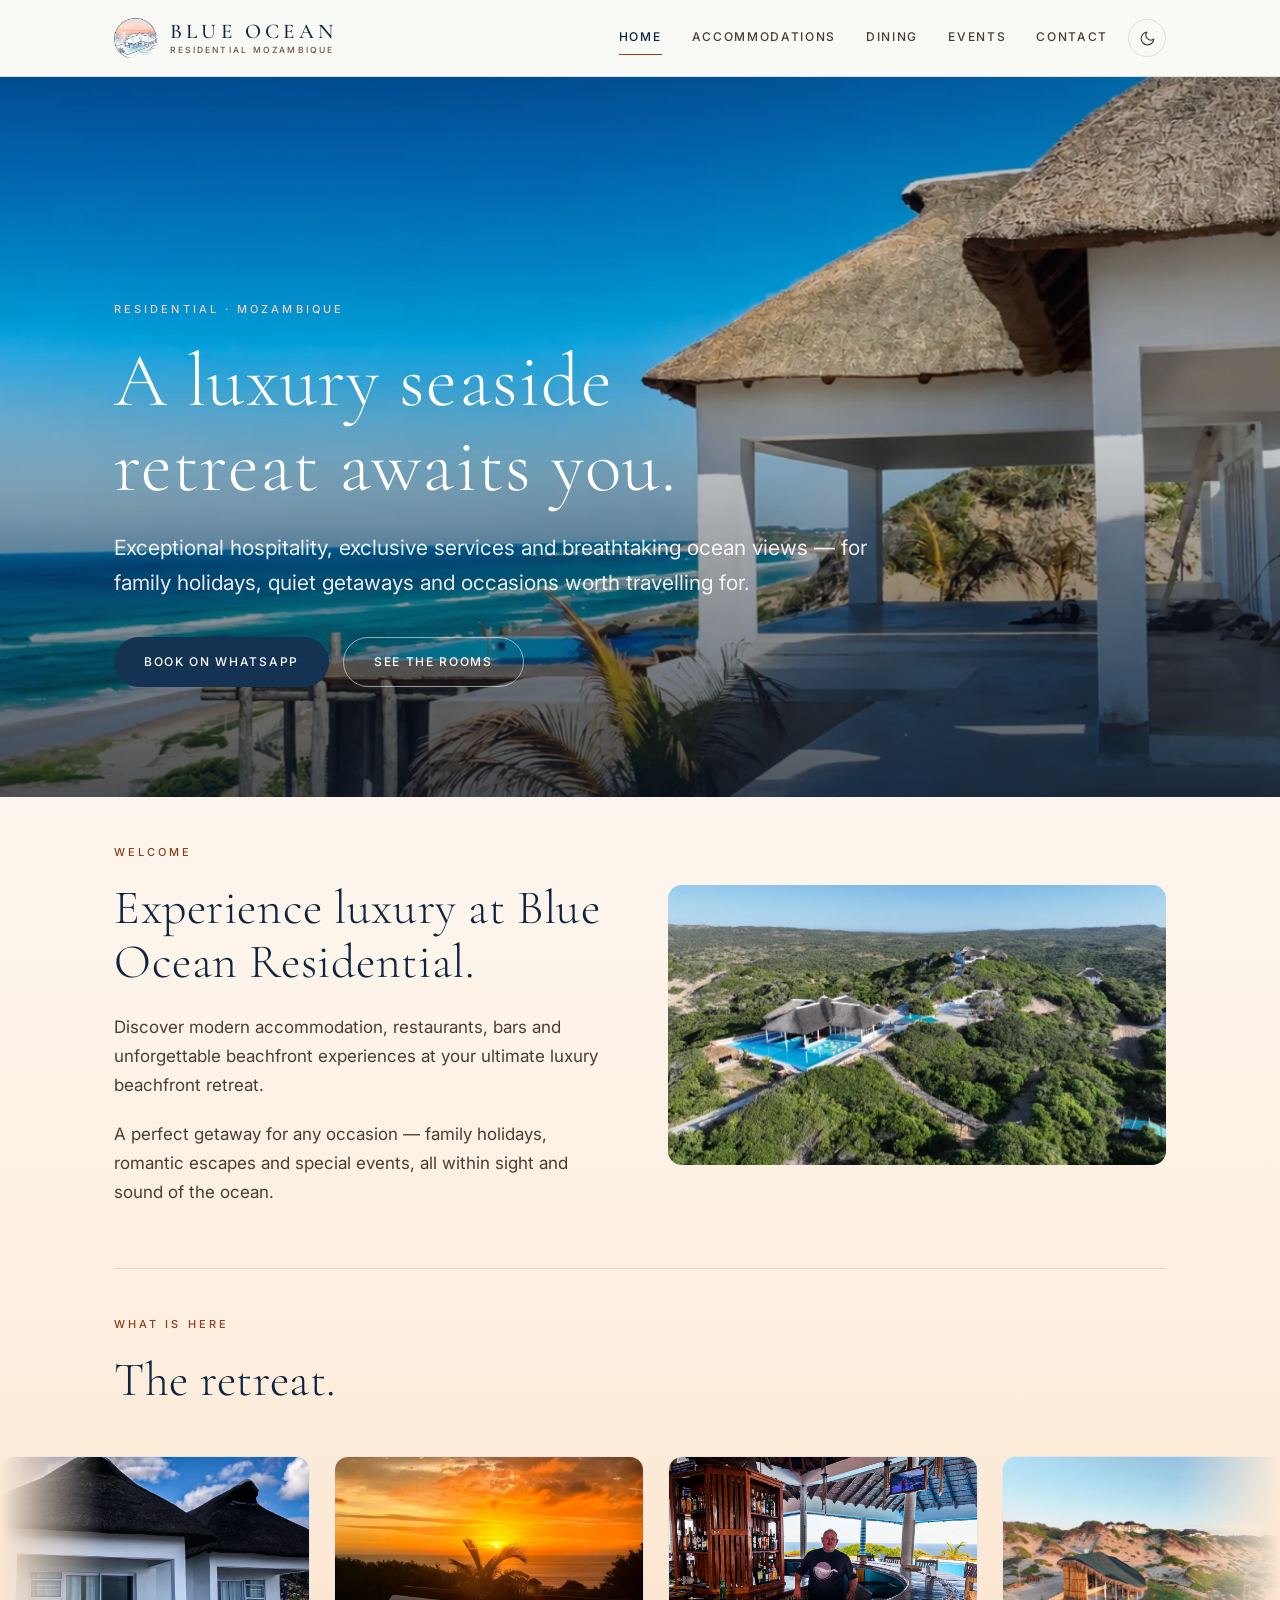
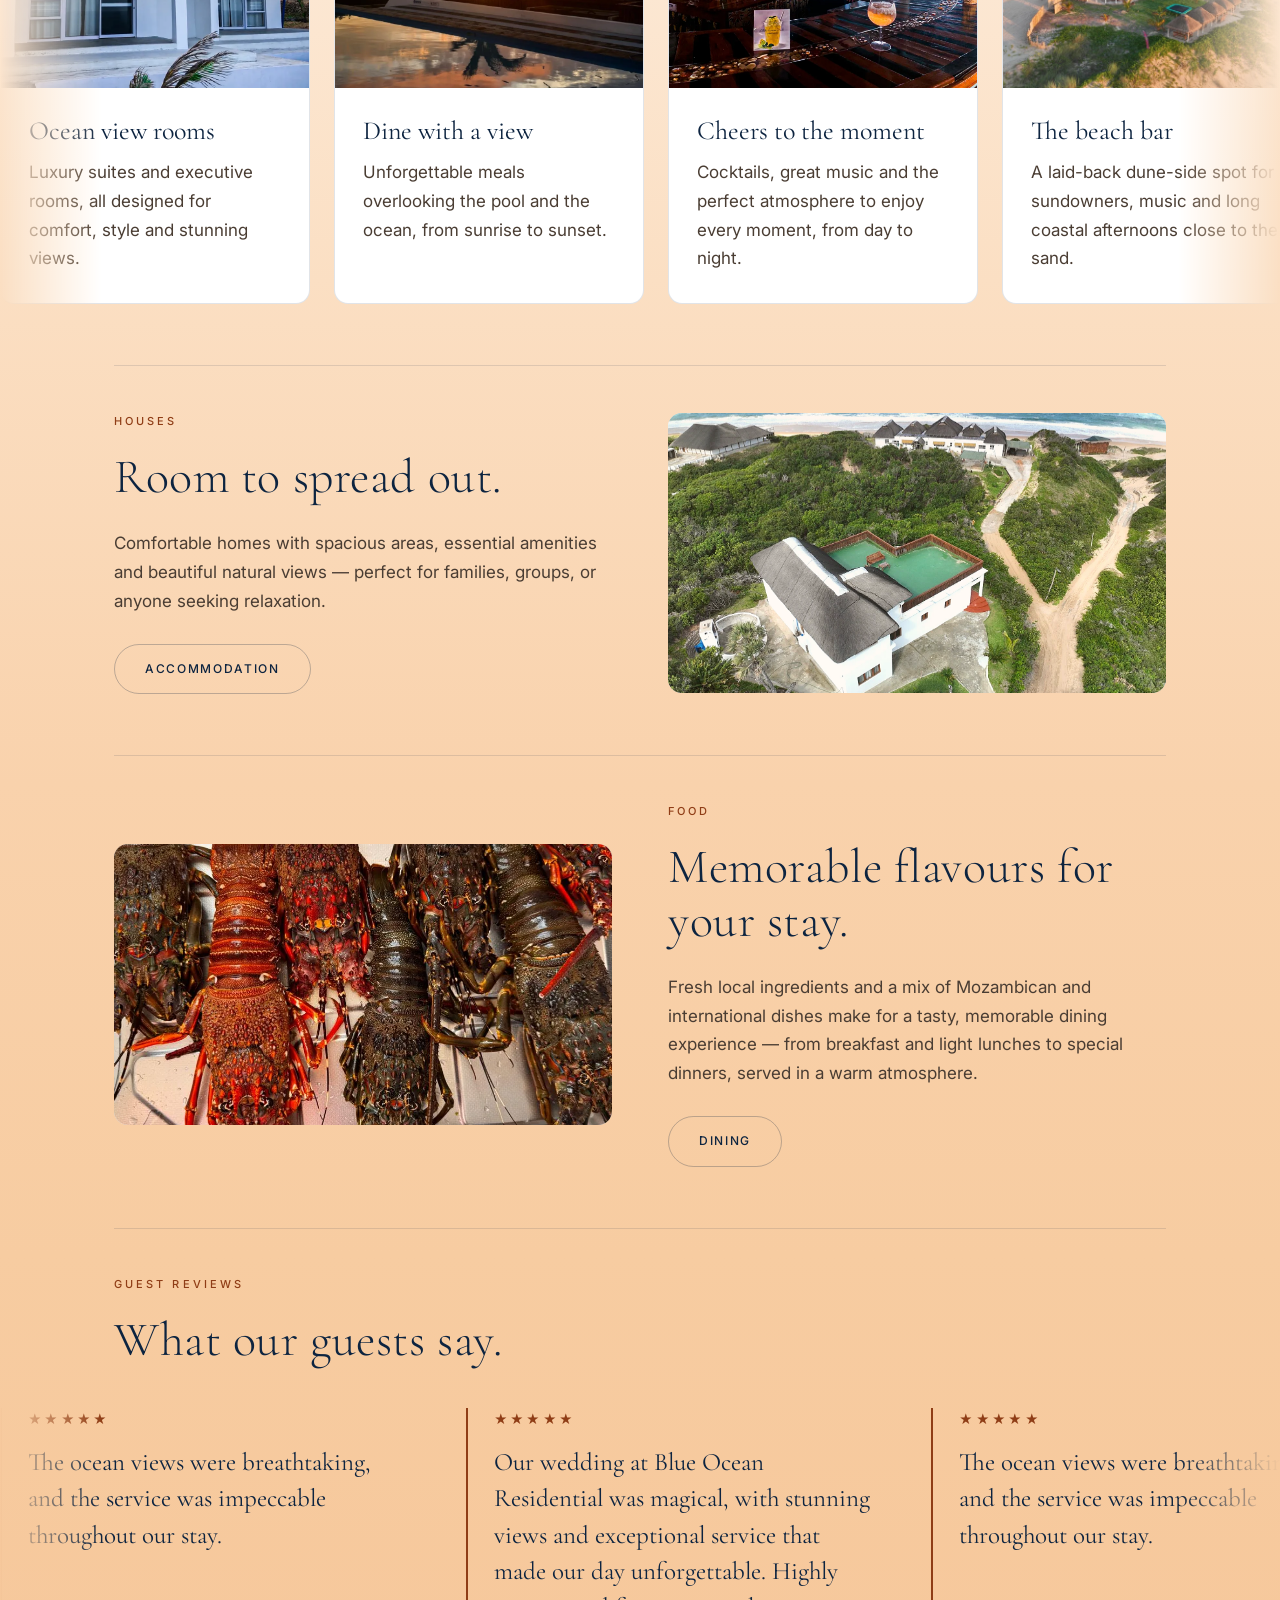
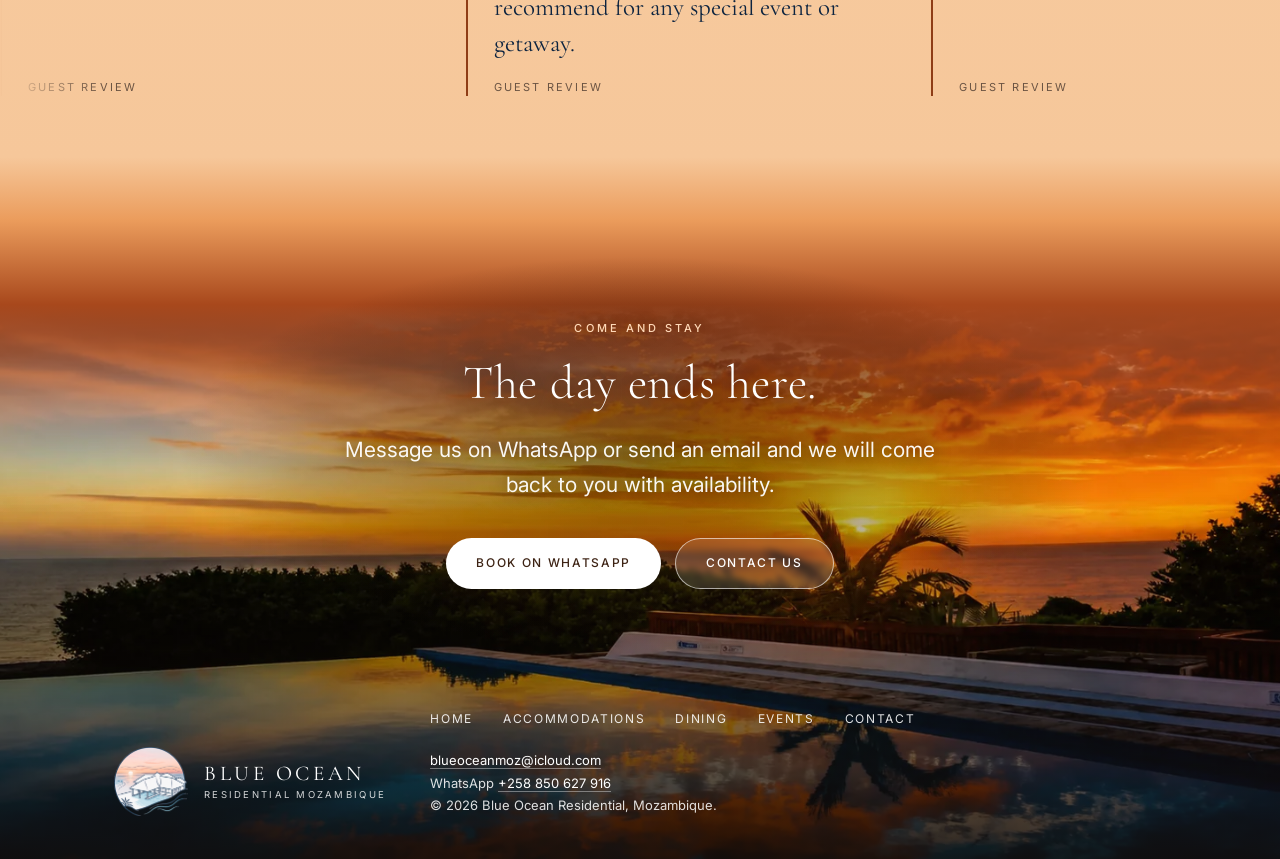
==== commit 8f7c5cb6: "Update Blue Ocean site content and event assets" ====
--- a/index.html
+++ b/index.html
@@ -42,8 +42,8 @@
 <link rel="preconnect" href="https://fonts.googleapis.com" />
 <link rel="preconnect" href="https://fonts.gstatic.com" crossorigin />
 <link href="https://fonts.googleapis.com/css2?family=Cormorant+Garamond:wght@300;400;500&family=Inter:wght@400;500&display=swap" rel="stylesheet" />
-<link rel="stylesheet" href="assets/site.css" />
-<script src="assets/site.js" defer></script>
+<link rel="stylesheet" href="assets/site.css?v=hero-crop-cleanup" />
+<script src="assets/site.js?v=hero-crop-cleanup" defer></script>
 </head>
 <body>
 
@@ -65,7 +65,8 @@
       <a href="./" aria-current="page">Home</a>
       <a href="accommodations/">Accommodations</a>
       <a href="dining/">Dining</a>
-      <a href="experiences/">Experiences</a>
+      <!-- <a href="experiences/">Experiences</a> -->
+      <a href="events/">Events</a>
       <a href="contact/">Contact</a>
     </nav>
     <button class="theme-toggle" type="button" aria-pressed="false" aria-label="Switch to dark theme">
@@ -79,14 +80,14 @@
 
   <!-- ---------- HERO ---------- -->
   <section class="hero-photo">
-    <img src="assets/photos/hero-pavilion.webp" alt="The thatched terrace at Blue Ocean Residential, looking out across the dunes to the beach and the Indian Ocean" width="1983" height="793" fetchpriority="high" />
-    <div class="wrap">
-      <p class="label">Residential · Mozambique</p>
-      <h1>A luxury seaside retreat awaits you.</h1>
-      <p class="lede">Exceptional hospitality, exclusive services and breathtaking
+    <img class="parallax-img" data-parallax="0.12" data-parallax-scale="1.16" src="assets/photos/hero-pavilion.webp" alt="The thatched terrace at Blue Ocean Residential, looking out across the dunes to the beach and the Indian Ocean" width="1983" height="793" fetchpriority="high" />
+    <div class="wrap">
+      <p class="label reveal home-fade-up">Residential · Mozambique</p>
+      <h1 class="reveal home-fade-up">A luxury seaside retreat awaits you.</h1>
+      <p class="lede reveal home-fade-up">Exceptional hospitality, exclusive services and breathtaking
         ocean views — for family holidays, quiet getaways and occasions worth
         travelling for.</p>
-      <div class="actions">
+      <div class="actions reveal home-fade-up">
         <a class="btn" href="https://api.whatsapp.com/send/?phone=258850627916" target="_blank" rel="noopener">Book on WhatsApp</a>
         <a class="btn btn-ghost" href="accommodations/">See the rooms</a>
       </div>
@@ -107,7 +108,7 @@
             escapes and special events, all within sight and sound of the ocean.</p>
         </div>
         <figure class="media media-wide reveal">
-          <img src="assets/photos/aerial-estate.webp" alt="Aerial view of Blue Ocean Residential set among coastal dunes above the beach" width="1280" height="959" loading="lazy" />
+          <img class="parallax-img" data-parallax="0.08" src="assets/photos/aerial-estate.webp" alt="Aerial view of Blue Ocean Residential set among coastal dunes above the beach" width="1280" height="959" loading="lazy" />
         </figure>
       </div>
     </div>
@@ -125,11 +126,11 @@
          This holds the ONLY copy of the tiles; site.js clones them until the
          lane is wider than the screen. With JavaScript off you get the tiles
          standing still — which is a fine page. -->
-    <div class="ring reveal">
+    <div class="ring reveal" data-stagger-group>
       <div class="ring-lane ring-near">
         <div class="ring-track">
-          <article class="tile">
-            <img src="assets/photos/room-living.webp" alt="Open-plan living and dining area opening onto a terrace with ocean views" width="570" height="414" loading="lazy" />
+          <article class="tile reveal-card">
+            <img src="assets/photos/exterior-rooms.webp" alt="Guest rooms at Blue Ocean Residential set under thatch" width="1200" height="675" loading="lazy" />
             <div class="tile-body">
               <h3>Ocean view rooms</h3>
               <p>Luxury suites and executive rooms, all designed for comfort, style
@@ -137,8 +138,8 @@
             </div>
           </article>
 
-          <article class="tile">
-            <img src="assets/photos/dining-table.webp" alt="A long table laid with seafood and shared plates under the thatched dining pavilion" width="960" height="1280" loading="lazy" />
+          <article class="tile reveal-card">
+            <img src="assets/photos/dine-with-view-sunset.webp" alt="Sunset over the pool and ocean at Blue Ocean Residential" width="959" height="1280" loading="lazy" />
             <div class="tile-body">
               <h3>Dine with a view</h3>
               <p>Unforgettable meals overlooking the pool and the ocean, from sunrise
@@ -146,7 +147,7 @@
             </div>
           </article>
 
-          <article class="tile">
+          <article class="tile reveal-card">
             <img src="assets/photos/bar.webp" alt="The bar at Blue Ocean Residential, open to the sea" width="1200" height="900" loading="lazy" />
             <div class="tile-body">
               <h3>Cheers to the moment</h3>
@@ -155,7 +156,16 @@
             </div>
           </article>
 
-          <article class="tile">
+          <article class="tile reveal-card">
+            <img src="assets/photos/beach-bar-aerial.webp" alt="Aerial view of the beach bar set among dunes at Blue Ocean Residential" width="1280" height="959" loading="lazy" />
+            <div class="tile-body">
+              <h3>The beach bar</h3>
+              <p>A laid-back dune-side spot for sundowners, music and long coastal
+                afternoons close to the sand.</p>
+            </div>
+          </article>
+
+          <article class="tile reveal-card">
             <img src="assets/photos/live-music.webp" alt="A musician playing live at Blue Ocean Residential" width="960" height="994" loading="lazy" />
             <div class="tile-body">
               <h3>Music that inspires</h3>
@@ -164,39 +174,39 @@
             </div>
           </article>
 
-          <!-- MOCK — placeholder copy, replace before publishing -->
-          <article class="tile">
-            <img src="assets/photos/pool-ocean.webp" alt="The pool looking out over the Indian Ocean" width="1400" height="1443" loading="lazy" />
+          <article class="tile reveal-card">
+            <img src="assets/photos/sunset-pool.webp" alt="The pool area glowing at sunset" width="1200" height="900" loading="lazy" />
             <div class="tile-body">
               <h3>Pool &amp; sundowners</h3>
-              <p class="muted">[Mock — pool hours, the bar, and what happens as the sun goes down.]</p>
-            </div>
-          </article>
-
-          <!-- MOCK — placeholder copy, replace before publishing -->
-          <article class="tile">
+              <p>Ease into the afternoon by the pool, then stay for golden-hour
+                drinks as the light settles over the coast.</p>
+            </div>
+          </article>
+
+          <article class="tile reveal-card">
             <img src="assets/photos/boardwalk.webp" alt="Timber boardwalk running through the dunes towards the sea" width="1200" height="675" loading="lazy" />
             <div class="tile-body">
               <h3>Straight to the beach</h3>
-              <p class="muted">[Mock — the walk from the houses through the dunes to the sand.]</p>
-            </div>
-          </article>
-
-          <!-- MOCK — placeholder copy, replace before publishing -->
-          <article class="tile">
+              <p>Follow the boardwalk through coastal dune vegetation and arrive
+                at a wide, quiet stretch of sand.</p>
+            </div>
+          </article>
+
+          <article class="tile reveal-card">
             <img src="assets/photos/dining-lobster.webp" alt="Freshly landed crayfish prepared in the kitchen" width="960" height="1280" loading="lazy" />
             <div class="tile-body">
               <h3>Straight off the boat</h3>
-              <p class="muted">[Mock — the catch, and how quickly it reaches the table.]</p>
-            </div>
-          </article>
-
-          <!-- MOCK — placeholder copy, replace before publishing -->
-          <article class="tile">
-            <img src="assets/photos/veranda.webp" alt="Covered veranda with a dining table looking over the lawn" width="1197" height="673" loading="lazy" />
+              <p>Fresh coastal flavours are part of the rhythm here, from seafood
+                lunches to relaxed dinners under thatch.</p>
+            </div>
+          </article>
+
+          <article class="tile reveal-card">
+            <img src="assets/photos/home-somewhere-to-sit.webp" alt="A quiet seating spot at Blue Ocean Residential" width="1012" height="1350" loading="lazy" />
             <div class="tile-body">
               <h3>Somewhere to sit</h3>
-              <p class="muted">[Mock — verandas, shade, and the long slow afternoons.]</p>
+              <p>Find a shaded corner, settle into the breeze and let the day move
+                at the pace of the tide.</p>
             </div>
           </article>
         </div>
@@ -210,7 +220,7 @@
       <hr class="rule rule-gap" />
       <div class="split split-reverse">
         <figure class="media media-wide reveal">
-          <img src="assets/photos/exterior-terrace.webp" alt="A row of houses with a shared terrace looking out over the coast" width="1200" height="675" loading="lazy" />
+          <img class="parallax-img" data-parallax="0.07" src="assets/photos/home-houses-sunset-aerial.webp" alt="Aerial view of the accommodation houses above the beach at sunset" width="1600" height="1199" loading="lazy" />
         </figure>
         <div class="reveal">
           <p class="label">Houses</p>
@@ -230,7 +240,7 @@
       <hr class="rule rule-gap" />
       <div class="split">
         <figure class="media media-wide reveal">
-          <img src="assets/photos/dining-lobster.webp" alt="Freshly landed crayfish prepared in the kitchen" width="960" height="1280" loading="lazy" />
+          <img class="parallax-img" data-parallax="0.06" src="assets/photos/dining-lobster.webp" alt="Freshly landed crayfish prepared in the kitchen" width="960" height="1280" loading="lazy" />
         </figure>
         <div class="reveal">
           <p class="label">Food</p>
@@ -249,12 +259,6 @@
        Same moving line as the retreat, but slower — reviews are read, not
        glanced at. data-speed is pixels per second; the retreat runs at 26.
 
-       !! The first two are the real reviews from the old site. The four marked
-       "Sample review" are INVENTED placeholders, here only to fill the line out
-       while the design is being worked on. Replace them with real reviews —
-       publishing made-up testimonials misleads customers and is illegal in a
-       lot of places.
-
        This holds the ONLY copy of the quotes; site.js clones them until the
        lane is wider than the screen. With JavaScript off they sit still. -->
   <section style="padding-top:0">
@@ -278,34 +282,6 @@
             <p>Our wedding at Blue Ocean Residential was magical, with stunning views and exceptional service that made our day unforgettable. Highly recommend for any special event or getaway.</p>
             <cite>Guest review</cite>
           </blockquote>
-
-          <!-- SAMPLE — invented, replace before publishing -->
-          <blockquote class="quote">
-            <div class="stars" aria-label="Five out of five stars">★★★★★</div>
-            <p>We came for four nights and stayed for seven. The house was spotless, the staff could not have been kinder, and the beach was our own most mornings.</p>
-            <cite>Sample review</cite>
-          </blockquote>
-
-          <!-- SAMPLE — invented, replace before publishing -->
-          <blockquote class="quote">
-            <div class="stars" aria-label="Five out of five stars">★★★★★</div>
-            <p>Best seafood we have eaten anywhere. The crayfish came off the boat that afternoon and was on the table by seven.</p>
-            <cite>Sample review</cite>
-          </blockquote>
-
-          <!-- SAMPLE — invented, replace before publishing -->
-          <blockquote class="quote">
-            <div class="stars" aria-label="Five out of five stars">★★★★★</div>
-            <p>Travelled with two small children and it was effortless — space to run around, a pool they never wanted to leave, and food that suited everyone.</p>
-            <cite>Sample review</cite>
-          </blockquote>
-
-          <!-- SAMPLE — invented, replace before publishing -->
-          <blockquote class="quote">
-            <div class="stars" aria-label="Five out of five stars">★★★★★</div>
-            <p>Quiet, unhurried and genuinely beautiful. We spent every evening on the deck watching the sun go down over the water.</p>
-            <cite>Sample review</cite>
-          </blockquote>
         </div>
       </div>
     </div>
@@ -318,7 +294,7 @@
 <!-- The closing words now live inside the photograph rather than on the
      band above it — this is where the page has been heading all along. -->
 <footer class="site-footer">
-  <div class="wrap footer-closing reveal">
+  <div class="wrap footer-closing reveal reveal-scale">
     <p class="label">Come and stay</p>
     <h2 style="margin-bottom:22px">The day ends here.</h2>
     <p class="lede">Message us on WhatsApp or send an email and we will come back to
@@ -342,7 +318,8 @@
         <a href="./">Home</a>
         <a href="accommodations/">Accommodations</a>
         <a href="dining/">Dining</a>
-        <a href="experiences/">Experiences</a>
+        <!-- <a href="experiences/">Experiences</a> -->
+        <a href="events/">Events</a>
         <a href="contact/">Contact</a>
       </nav>
       <p class="footer-legal">
--- a/assets/site.css
+++ b/assets/site.css
@@ -232,6 +232,12 @@
 }
 .nav-links a:hover{ color:var(--ink); }
 .nav-links a[aria-current="page"]{ color:var(--ink); border-bottom-color:var(--coral); }
+.nav-cta{
+  font-size:11px; font-weight:600; letter-spacing:0.14em; text-transform:uppercase;
+  color:#fff; background:var(--ink); border-radius:999px;
+  padding:10px 15px; white-space:nowrap;
+}
+.nav-cta:hover{ background:var(--coral); color:#fff; }
 
 .theme-toggle{
   width:38px; height:38px; display:grid; place-items:center;
@@ -243,7 +249,7 @@
 [data-theme="dark"] .icon-moon,
 :root:not([data-theme="dark"]) .icon-sun{ display:none; }
 
-/* five nav items is too many for a phone bar, so below 900px the links drop
+/* six nav items is too many for a phone bar, so below 900px the links drop
    to their own row and scroll sideways rather than wrapping or being hidden
    behind a JS menu. */
 @media (max-width:900px){
@@ -257,6 +263,7 @@
   }
   .nav-links::-webkit-scrollbar{ display:none; }
   .nav-links a{ font-size:11px; letter-spacing:0.1em; white-space:nowrap; }
+  .nav-cta{ order:2; margin-left:auto; padding:9px 13px; }
 }
 
 /* ---------- 6. HERO ----------
@@ -289,6 +296,7 @@
 .hero-photo > img{
   position:absolute; inset:0; z-index:-2;
   width:100%; height:100%; object-fit:cover;
+  transform-origin:center 34%;
 }
 .hero-photo::after{                 /* legibility scrim */
   content:""; position:absolute; inset:0; z-index:-1;
@@ -304,6 +312,10 @@
 .hero-photo .lede{ margin-bottom:36px; color:rgba(255,255,255,0.90); }
 .hero-photo .btn-ghost{ color:#fff; border-color:rgba(255,255,255,0.55); }
 .hero-photo .btn-ghost:hover{ background:rgba(255,255,255,0.14); border-color:#fff; }
+.home-fade-up:nth-child(2){ transition-delay:90ms; }
+.home-fade-up:nth-child(3){ transition-delay:180ms; }
+.home-fade-up:nth-child(4){ transition-delay:270ms; }
+.parallax-img{ will-change:transform; transform:translate3d(0,0,0) scale(var(--parallax-scale,1.04)); }
 
 /* ---------- 6b. MEDIA ---------- */
 figure{ margin:0; }
@@ -333,6 +345,264 @@
 .gallery .media img{ aspect-ratio:1/1; }
 .gallery .span-2{ grid-column:span 2; }
 .gallery .span-2 img{ aspect-ratio:16/10; }
+.event-highlight-bonfire{ object-position:center 72%; }
+
+/* event posts */
+.event-hero{
+  padding-block:clamp(44px,5.5vw,74px);
+  background:
+    linear-gradient(180deg,rgba(217,138,108,0.32),rgba(142,180,199,0.18) 48%,transparent 100%);
+}
+.event-hero-grid{ display:grid; gap:40px; align-items:center; }
+@media (min-width:980px){
+  .event-hero-grid{ grid-template-columns:minmax(0,0.92fr) minmax(0,1.08fr); gap:56px; }
+}
+.event-hero h1{ margin-bottom:24px; }
+.event-hero .lede{ margin-bottom:34px; }
+.event-hero-media{
+  display:grid; grid-template-columns:0.74fr 1fr; gap:16px; align-items:end;
+}
+.event-poster-card,
+.route-card,
+.route-large,
+.video-placeholder,
+.event-card{
+  border:1px solid var(--line); border-radius:var(--r);
+  background:var(--panel); overflow:hidden;
+}
+.event-poster-card{
+  transform:rotate(-1.25deg);
+  box-shadow:0 20px 44px rgba(13,36,64,0.18);
+}
+.event-poster-card img{ width:100%; aspect-ratio:1310/1340; object-fit:cover; }
+.route-card{
+  position:relative;
+  box-shadow:0 20px 44px rgba(13,36,64,0.14);
+}
+.route-card img,
+.route-large img{
+  width:100%; aspect-ratio:1592/856; object-fit:cover;
+  filter:saturate(1.06) contrast(1.04);
+}
+.route-card::after,
+.route-large::after{
+  content:""; position:absolute; inset:0;
+  background:linear-gradient(180deg,transparent,rgba(13,36,64,0.34));
+  pointer-events:none;
+}
+.route-card figcaption,
+.route-preview figcaption{
+  position:absolute; left:16px; right:16px; bottom:14px; z-index:3;
+  display:flex; align-items:end; justify-content:space-between; gap:16px;
+  color:#fff; text-shadow:0 1px 12px rgba(13,36,64,0.7);
+}
+.route-card figcaption span,
+.route-preview figcaption span{
+  font-size:10px; letter-spacing:0.18em; text-transform:uppercase;
+}
+.route-card figcaption b,
+.route-preview figcaption b{
+  font-family:var(--font-display); font-size:clamp(21px,2.2vw,30px); font-weight:500;
+}
+.event-stats-band{ padding-block:0; }
+.event-stats{
+  display:grid; gap:0;
+  grid-template-columns:repeat(2,minmax(0,1fr));
+  border:1px solid var(--line); background:#fff;
+}
+@media (min-width:760px){ .event-stats{ grid-template-columns:repeat(4,minmax(0,1fr)); } }
+.event-stat{
+  background:#fff; padding:24px;
+  border-top:1px solid var(--line);
+  min-height:126px; display:flex; flex-direction:column; justify-content:space-between;
+}
+.event-stat:nth-child(-n+2){ border-top:0; }
+.event-stat:nth-child(odd){ border-right:1px solid var(--line); }
+@media (min-width:760px){
+  .event-stat{ border-top:0; border-right:1px solid var(--line); }
+  .event-stat:nth-child(4n){ border-right:0; }
+}
+.event-stat b{
+  font-family:var(--font-display); font-weight:500;
+  font-size:clamp(32px,4vw,48px); color:var(--ink);
+}
+.event-stat span{
+  font-size:11px; letter-spacing:0.16em; text-transform:uppercase; color:var(--muted);
+}
+.event-post{
+  display:grid; gap:34px; align-items:start;
+  border-top:1px solid var(--line); padding-top:36px;
+}
+@media (min-width:880px){
+  .event-post{ grid-template-columns:minmax(280px,0.9fr) minmax(0,1.1fr); gap:54px; }
+}
+.event-poster img{ aspect-ratio:auto; }
+.event-details{
+  display:grid; gap:14px; margin:30px 0;
+  border-top:1px solid var(--line);
+}
+.event-detail{
+  display:grid; grid-template-columns:minmax(92px,0.34fr) 1fr;
+  gap:18px; padding-top:14px;
+  border-top:1px solid var(--line);
+}
+.event-detail:first-child{ border-top:0; }
+.event-detail b{
+  font-size:11px; letter-spacing:0.18em; text-transform:uppercase;
+  color:var(--muted);
+}
+.event-section-head{
+  display:flex; flex-direction:column; gap:10px; margin-bottom:34px;
+}
+.event-route-layout{
+  display:grid; gap:28px; align-items:stretch;
+}
+@media (min-width:900px){
+  .event-route-layout{ grid-template-columns:minmax(0,1.18fr) minmax(280px,0.82fr); }
+}
+.route-large{ position:relative; background:#0d2440; }
+.route-large img{ aspect-ratio:auto; }
+.event-card{ padding:clamp(26px,4vw,38px); }
+.event-card h3{ margin-bottom:14px; }
+.event-card p{ margin-bottom:24px; }
+.event-card-muted{ background:rgba(255,255,255,0.46); }
+.event-contact-grid{
+  display:grid; gap:28px; align-items:stretch;
+  width:min(100%,980px); margin-inline:auto;
+}
+@media (min-width:860px){
+  .event-contact-grid{ grid-template-columns:repeat(2,minmax(0,1fr)); }
+}
+.event-contact-grid .event-card{
+  display:flex; flex-direction:column; min-height:100%;
+  background:rgba(255,255,255,0.46);
+}
+.event-contact-grid .event-card > p:not(.label){ margin-bottom:24px; }
+.event-contact-grid .actions,
+.event-contact-grid .event-details{ margin-top:auto; }
+.event-contact-grid .actions{ gap:12px; }
+.event-contact-grid .btn{ min-width:148px; text-align:center; }
+.event-details.compact{ margin-bottom:0; }
+.event-feature-list{ display:grid; gap:16px; }
+.event-feature-list article{
+  border-top:1px solid var(--line); padding-top:18px;
+}
+.event-feature-list b{
+  display:block; margin-bottom:18px;
+  font-size:11px; letter-spacing:0.2em; color:var(--coral);
+}
+.event-feature-list h3{ margin-bottom:10px; }
+.route-preview{
+  position:relative; overflow:hidden; margin-top:30px;
+  width:min(100%,460px);
+  border-radius:var(--r); border:1px solid var(--line);
+  background:#0d2440;
+  box-shadow:0 18px 44px rgba(13,36,64,0.20);
+}
+.route-preview img{
+  width:100%; aspect-ratio:1592/856; object-fit:cover;
+  filter:saturate(1.06) contrast(1.04);
+}
+.route-preview::after{
+  content:""; position:absolute; inset:0;
+  background:
+    linear-gradient(180deg,rgba(13,36,64,0),rgba(13,36,64,0.34)),
+    linear-gradient(90deg,rgba(13,36,64,0.18),transparent 34%,transparent 66%,rgba(13,36,64,0.16));
+  pointer-events:none;
+}
+.video-placeholder{
+  position:relative; min-height:clamp(320px,52vw,520px);
+  display:grid; place-items:center; isolation:isolate;
+  border:1px solid var(--line); border-radius:var(--r);
+  overflow:hidden; background:#0d2440;
+}
+.route-loop-video,
+.video-placeholder img{
+  position:absolute; inset:0; width:100%; height:100%; object-fit:cover;
+  z-index:-2;
+}
+.video-placeholder::after{
+  content:""; position:absolute; inset:0; z-index:-1;
+  background:linear-gradient(180deg,rgba(13,36,64,0.22),rgba(13,36,64,0.72));
+}
+.strava-preview{
+  position:relative; overflow:hidden; isolation:isolate;
+  border:1px solid var(--line); border-radius:var(--r);
+  background:#0d2440;
+  box-shadow:0 18px 44px rgba(13,36,64,0.20);
+}
+.strava-preview img,
+.strava-preview video{
+  position:relative; inset:auto; z-index:0; display:block;
+  width:100%; aspect-ratio:1200/630; object-fit:cover;
+  filter:saturate(1.08) contrast(1.05);
+}
+.strava-preview video{ aspect-ratio:1280/360; }
+.strava-preview::after{
+  content:""; position:absolute; inset:0; z-index:1;
+  background:linear-gradient(180deg,rgba(13,36,64,0),rgba(13,36,64,0.46));
+  pointer-events:none;
+}
+.strava-preview figcaption{
+  position:absolute; left:22px; right:22px; bottom:20px; z-index:2;
+  display:flex; align-items:end; justify-content:space-between; gap:18px;
+}
+.strava-preview h3{
+  font-family:var(--font-display); font-size:clamp(28px,4vw,48px);
+  font-weight:500; color:#fff;
+}
+.strava-preview .label{ color:rgba(255,255,255,0.82); }
+.video-placeholder-content{
+  width:min(100% - 36px,560px); text-align:center; color:#fff;
+}
+.video-placeholder-content h3{
+  font-family:var(--font-display); font-size:clamp(38px,6vw,72px);
+  font-weight:500; margin-bottom:12px;
+}
+.video-placeholder-content .label,
+.video-placeholder-content p{ color:rgba(255,255,255,0.86); }
+.video-placeholder-content .actions{ justify-content:center; margin-top:24px; }
+.play-mark{
+  display:grid; place-items:center; margin:0 auto 24px;
+  width:72px; height:72px; border-radius:50%;
+  background:rgba(255,255,255,0.92); box-shadow:0 18px 42px rgba(0,0,0,0.28);
+}
+.play-mark::before{
+  content:""; display:block; margin-left:5px;
+  border-left:20px solid var(--ink);
+  border-top:13px solid transparent;
+  border-bottom:13px solid transparent;
+}
+.agenda-list{ border-top:1px solid var(--line); }
+.agenda-item{
+  display:grid; gap:18px; padding:24px 0;
+  border-bottom:1px solid var(--line);
+}
+@media (min-width:760px){
+  .agenda-item{ grid-template-columns:140px 1fr; gap:34px; }
+}
+.agenda-item time{
+  font-size:12px; letter-spacing:0.2em; text-transform:uppercase;
+  color:var(--coral); font-weight:600;
+}
+.agenda-item h3{ margin-bottom:8px; }
+.faq-list{ border-top:1px solid var(--line); }
+.faq-list details{ border-bottom:1px solid var(--line); padding:18px 0; }
+.faq-list summary{
+  cursor:pointer; color:var(--ink); font-weight:500;
+  font-size:clamp(18px,2vw,22px);
+}
+.faq-list details p{ margin-top:12px; max-width:70ch; }
+.event-final-cta{
+  text-align:center; padding-block:clamp(58px,8vw,96px);
+}
+.event-final-cta h2{ margin-bottom:26px; }
+.event-final-cta .actions{ justify-content:center; }
+.sponsor-strip{
+  padding:18px; background:rgba(255,255,255,0.56);
+  border:1px solid var(--line); border-radius:var(--r);
+}
+.sponsor-strip img{ width:100%; height:auto; object-fit:contain; }
 
 /* image card — photo above copy */
 .tile{
@@ -630,6 +900,13 @@
 .footer-legal a:hover{ border-bottom-color:#fff; }
 
 @media (max-width:640px){
+  .strava-preview figcaption{
+    position:static; display:block; padding:18px;
+    background:#0d2440;
+  }
+  .strava-preview::after{ display:none; }
+  .strava-preview h3{ font-size:30px; margin-bottom:14px; }
+  .strava-preview .btn{ width:100%; }
   .site-footer{ background-position:62% center; }
   .footer-brand img{ width:60px; }
 }
@@ -648,13 +925,36 @@
    compositor, and will-change would promote every pending element to its own
    layer at once, costing more than it saves. */
 .js .reveal{
-  opacity:0; transform:translate3d(0,14px,0);
-  transition:opacity .75s var(--ease), transform .75s var(--ease);
+  opacity:0; transform:translate3d(0,30px,0);
+  transition:opacity .62s var(--ease), transform .62s var(--ease);
 }
 .js .reveal.in{ opacity:1; transform:none; }
+.js .home-fade-up{ transform:translate3d(0,46px,0); }
+.js .home-fade-up.in{ transform:none; }
+.js .reveal-card{
+  opacity:0; transform:translate3d(0,28px,0);
+  transition:opacity .56s var(--ease), transform .56s var(--ease);
+}
+.js .reveal-card.in{ opacity:1; transform:none; }
+.js .reveal-scale{
+  transform:translate3d(0,24px,0) scale(.97);
+  transition:opacity .62s var(--ease), transform .62s var(--ease);
+}
+.js .reveal-scale.in{ transform:none; }
+
+@media (prefers-reduced-motion:reduce){
+  .js .reveal,
+  .js .home-fade-up,
+  .js .reveal-card,
+  .js .reveal-scale,
+  .parallax-img{
+    opacity:1; transform:none !important; transition:none !important;
+  }
+}
 
 /* lazy images fade up as they decode instead of snapping in.
    The hiding class is added by JS, never by CSS alone, so a script failure
    can never leave an image permanently invisible. */
 .img-fade{ opacity:0; transition:opacity .55s var(--ease); }
 .img-fade.loaded{ opacity:1; }
+.ring .img-fade{ opacity:1; }
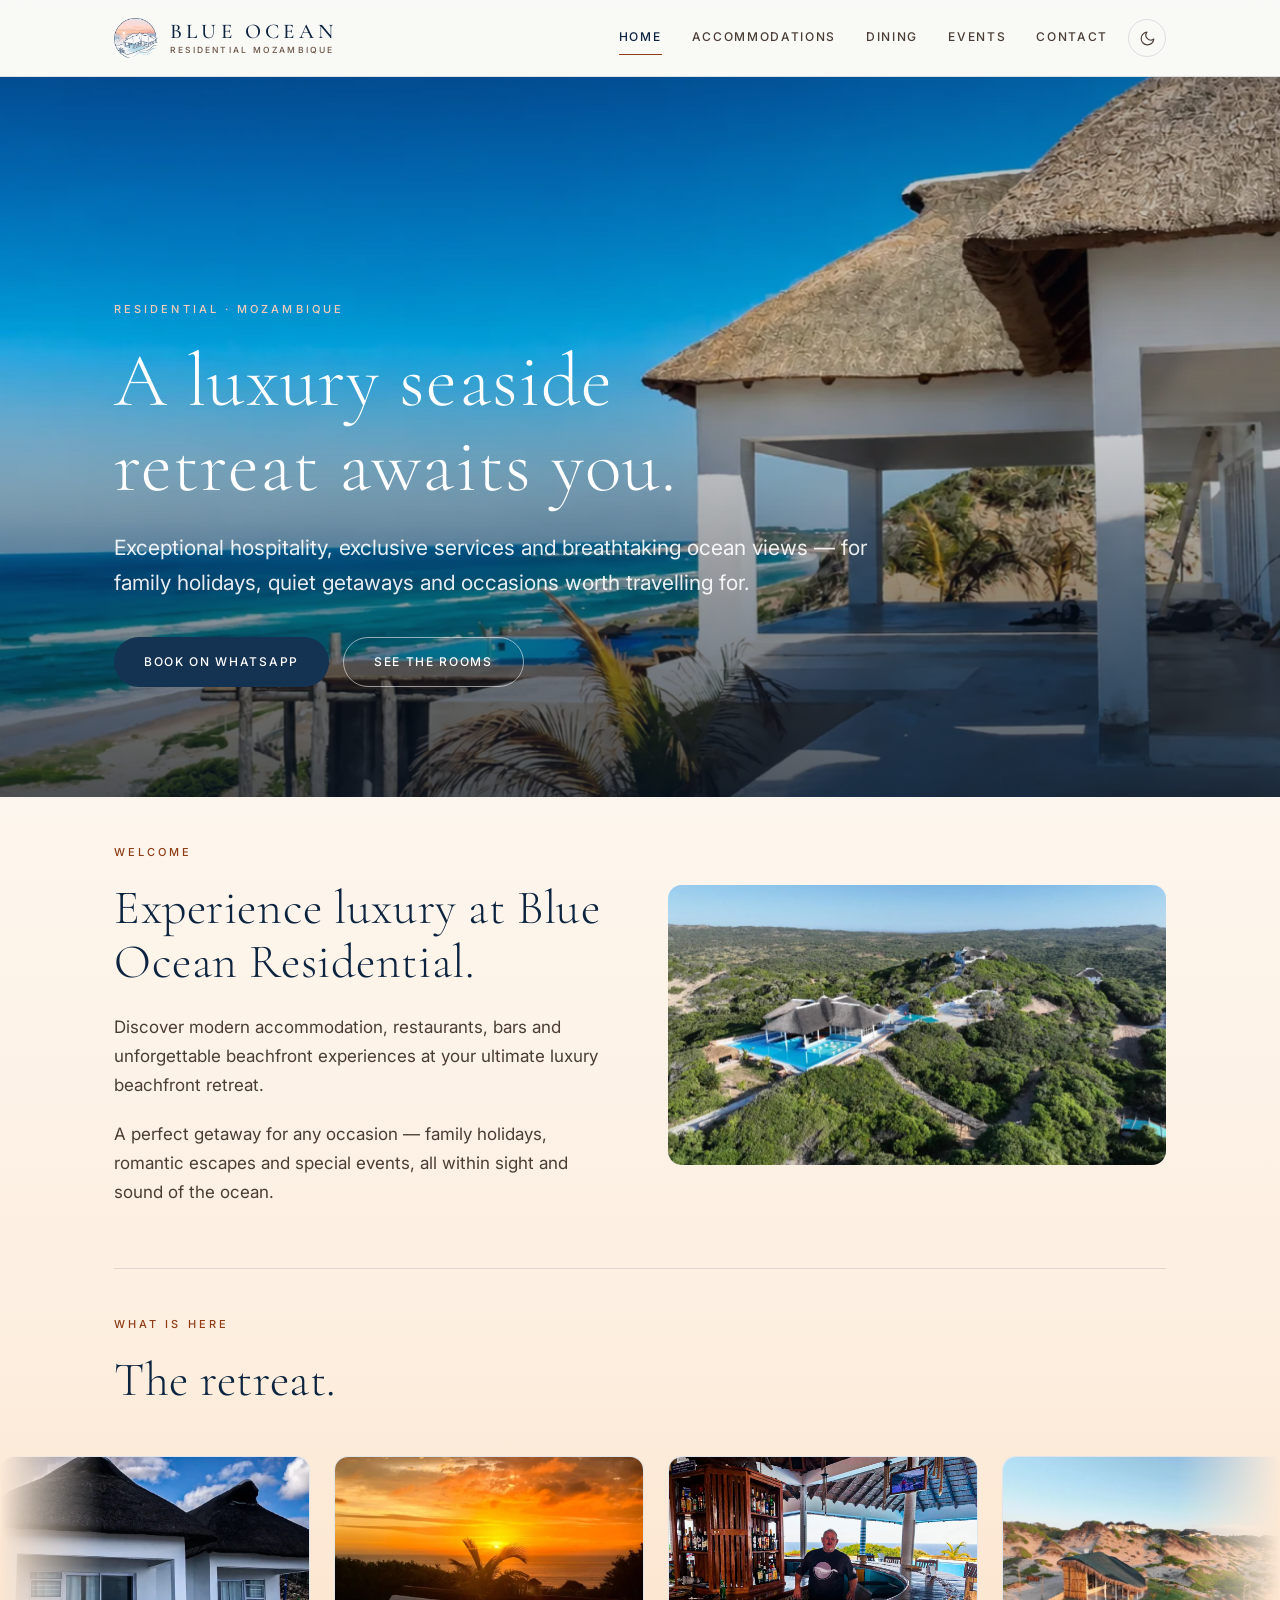
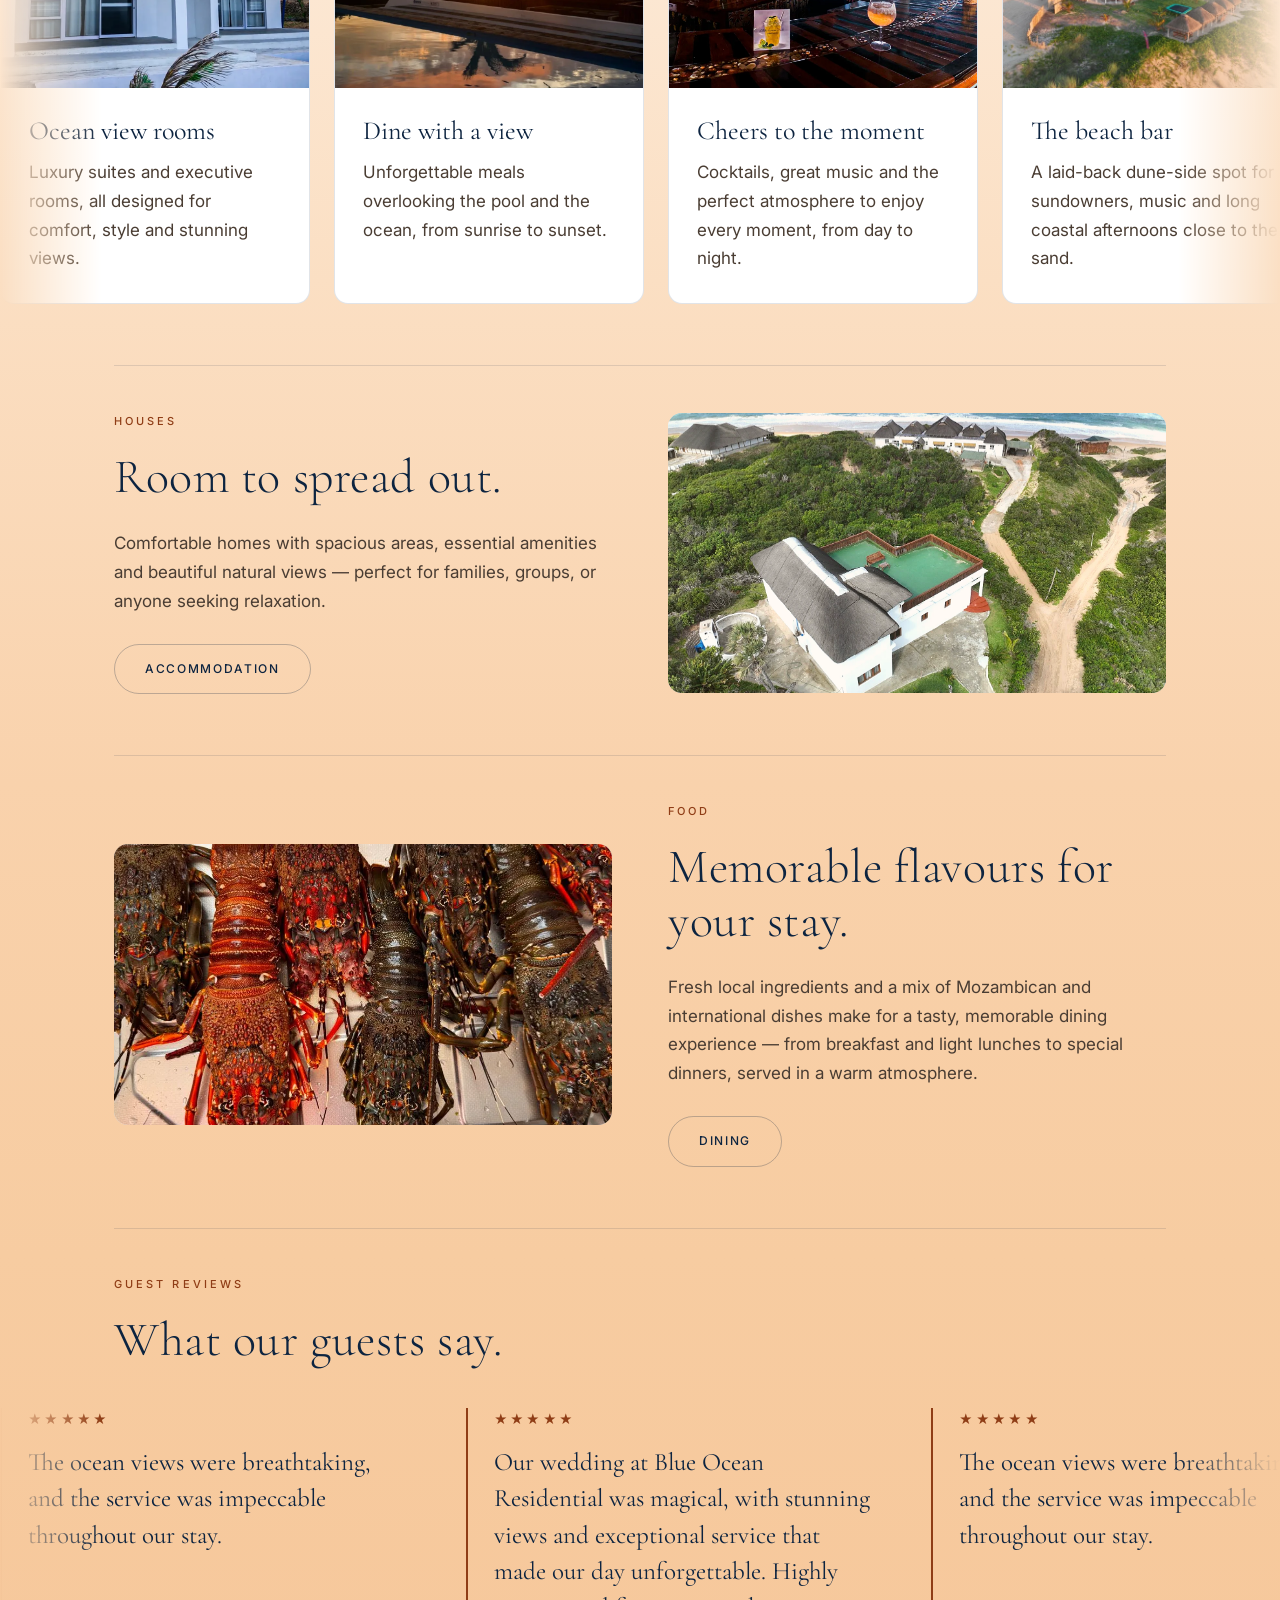
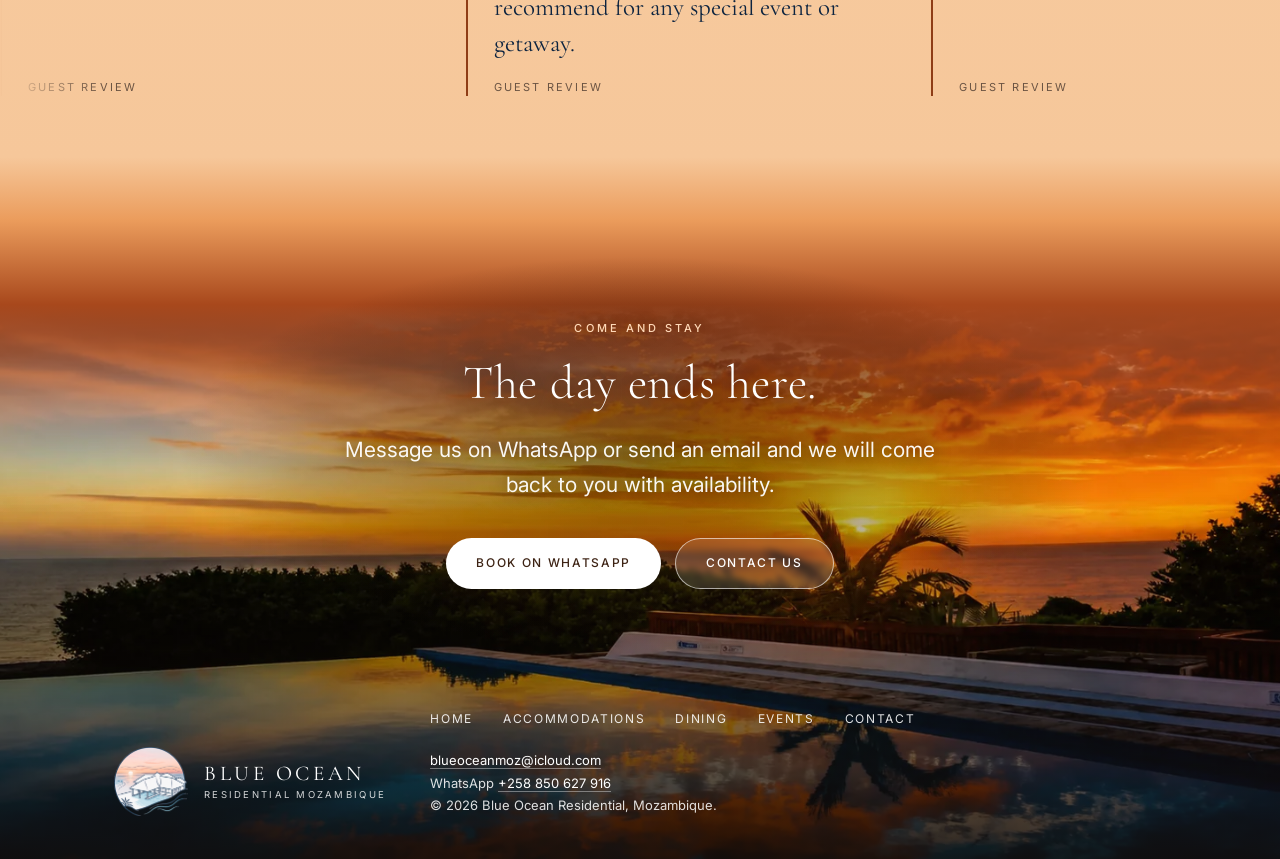
==== commit 05ed3b12: "Make light mode the default" ====
--- a/index.html
+++ b/index.html
@@ -13,8 +13,7 @@
   r.classList.add("js");
   try{
     var stored = localStorage.getItem("blueocean-theme");
-    var dark = stored ? stored === "dark"
-                      : window.matchMedia("(prefers-color-scheme: dark)").matches;
+    var dark = stored === "dark";
     if(dark){
       r.setAttribute("data-theme","dark");
       var m = document.querySelector('meta[name="theme-color"]');
